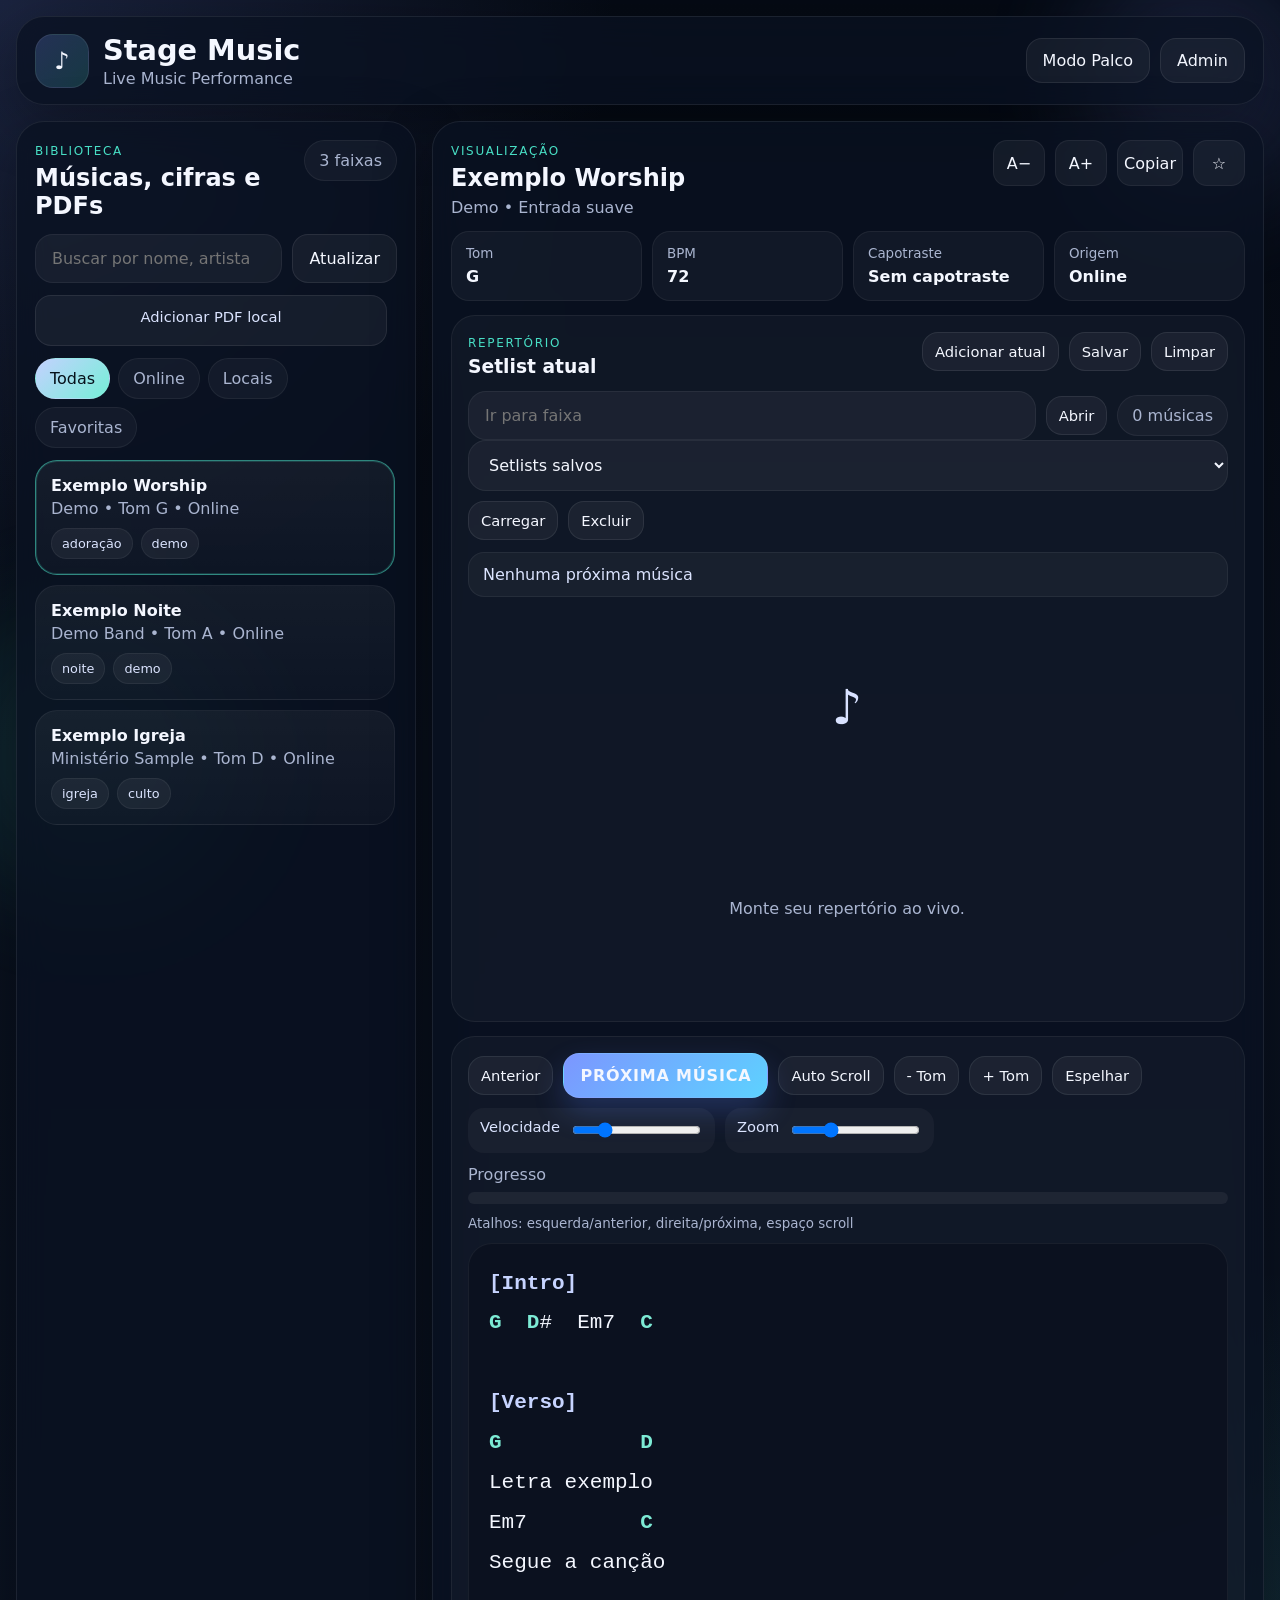
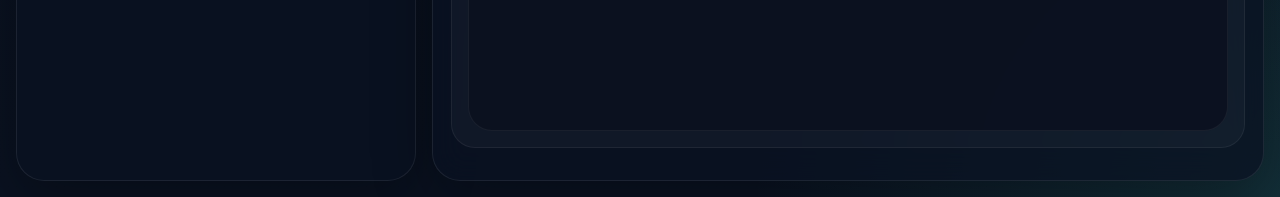
==== index.html @ 2f85a6f9 "Add files via upload" ====
<!DOCTYPE html>
<html lang="pt-BR">
<head>
  <meta charset="UTF-8">
  <meta name="viewport" content="width=device-width, initial-scale=1.0">
  <title>Stage Music - Live Music Performance</title>
  <meta name="theme-color" content="#08111f">
  <link rel="icon" href="assets/icons/favicon.svg" type="image/svg+xml">
  <link rel="stylesheet" href="css/style.css">
</head>
<body>
  <div class="app-shell">
    <div class="glow glow-a"></div>
    <div class="glow glow-b"></div>

    <header class="topbar glass">
      <div class="brand">
        <div class="brand-icon">♪</div>
        <div>
          <h1>Stage Music</h1>
          <p>Live Music Performance</p>
        </div>
      </div>

      <div class="top-actions">
        <button class="btn subtle" id="toggleStageMode" type="button">Modo Palco</button>
        <button class="btn subtle" id="installApp" type="button" style="display:none">Instalar</button>
        <a class="btn subtle" href="admin/admin.html">Admin</a>
      </div>
    </header>

    <main class="layout">
      <aside class="panel glass library-panel">
        <div class="section-head">
          <div>
            <span class="eyebrow">Biblioteca</span>
            <h2>Músicas, cifras e PDFs</h2>
          </div>
          <div class="pill" id="libraryCount">0 faixas</div>
        </div>

        <div class="search-row">
          <input id="searchInput" type="search" placeholder="Buscar por nome, artista, tom, tags...">
          <button class="btn subtle" id="refreshLibrary" type="button">Atualizar</button>
        </div>

        <div class="search-row">
          <label class="file-btn">
            <input id="pdfInput" type="file" accept="application/pdf" hidden>
            <span>Adicionar PDF local</span>
          </label>
        </div>

        <div class="chips">
          <button class="chip active" data-filter="all" type="button">Todas</button>
          <button class="chip" data-filter="online" type="button">Online</button>
          <button class="chip" data-filter="local" type="button">Locais</button>
          <button class="chip" data-filter="favorites" type="button">Favoritas</button>
        </div>

        <div class="library-list" id="libraryList"></div>
      </aside>

      <section class="panel glass viewer-panel">
        <div class="section-head viewer-head">
          <div>
            <span class="eyebrow">Visualização</span>
            <h2 id="viewerTitle">Selecione uma música</h2>
            <p id="viewerSubtitle">Abra uma música da biblioteca ou do repertório.</p>
          </div>
          <div class="viewer-actions">
            <button class="icon-btn" id="decreaseFont" type="button">A−</button>
            <button class="icon-btn" id="increaseFont" type="button">A+</button>
            <button class="icon-btn" id="copyText" type="button">Copiar</button>
            <button class="icon-btn" id="toggleFavorite" type="button">☆</button>
          </div>
        </div>

        <div class="meta-grid">
          <article class="meta-card"><span>Tom</span><strong id="metaKey">—</strong></article>
          <article class="meta-card"><span>BPM</span><strong id="metaBpm">—</strong></article>
          <article class="meta-card"><span>Capotraste</span><strong id="metaCapo">—</strong></article>
          <article class="meta-card"><span>Origem</span><strong id="metaSource">—</strong></article>
        </div>

        <section class="setlist-box">
          <div class="section-head">
            <div>
              <span class="eyebrow">Repertório</span>
              <h3 id="setlistTitle">Setlist atual</h3>
            </div>
            <div class="setlist-actions">
              <button class="btn subtle small" id="addToSetlist" type="button">Adicionar atual</button>
              <button class="btn subtle small" id="saveSetlist" type="button">Salvar</button>
              <button class="btn subtle small" id="clearSetlist" type="button">Limpar</button>
            </div>
          </div>

          <div class="setlist-tools">
            <div class="jump-wrap">
              <input id="jumpInput" type="number" min="1" placeholder="Ir para faixa">
            </div>
            <button class="btn subtle small" id="jumpButton" type="button">Abrir</button>
            <div class="pill" id="setlistCount">0 músicas</div>
          </div>

          <div class="saved-box">
            <select id="savedSetlistsSelect">
              <option value="">Setlists salvos</option>
            </select>
            <button class="btn subtle small" id="loadSavedSetlist" type="button">Carregar</button>
            <button class="btn subtle small" id="deleteSavedSetlist" type="button">Excluir</button>
          </div>

          <div class="next-song-card" id="nextSongCard">Nenhuma próxima música</div>
          <div class="setlist-list" id="setlistList"></div>
        </section>

        <section class="stage-box">
          <div class="stage-toolbar">
            <button class="btn subtle small" id="prevSong" type="button">Anterior</button>
            <button class="btn primary big" id="nextSong" type="button">PRÓXIMA MÚSICA</button>
            <button class="btn subtle small" id="startScroll" type="button">Auto Scroll</button>
            <button class="btn subtle small" id="transposeDown" type="button">- Tom</button>
            <button class="btn subtle small" id="transposeUp" type="button">+ Tom</button>
            <button class="btn subtle small" id="toggleMirror" type="button">Espelhar</button>
            <label class="range-control"><span>Velocidade</span><input id="scrollSpeed" type="range" min="1" max="10" value="3"></label>
            <label class="range-control"><span>Zoom</span><input id="fontRange" type="range" min="16" max="34" value="21"></label>
          </div>

          <div class="teleprompter-bar">
            <span>Progresso</span>
            <div class="progress-track"><div class="progress-fill" id="scrollProgress"></div></div>
          </div>

          <div class="pedal-hint">Atalhos: esquerda/anterior, direita/próxima, espaço scroll</div>
          <article class="viewer-card">
            <div class="viewer-content" id="viewerContent">
              <div class="empty-state">
                <div class="empty-icon">♫</div>
                <p>Biblioteca pronta. Abra uma música para tocar em modo palco.</p>
              </div>
            </div>
          </article>
        </section>
      </section>
    </main>
  </div>

  <script src="js/store.js"></script>
  <script src="js/app.js"></script>
</body>
</html>
---- css/style.css ----
:root{
  --bg:#08111f;
  --panel:rgba(10,18,34,.76);
  --panel-strong:rgba(11,18,32,.92);
  --stroke:rgba(255,255,255,.08);
  --text:#f4f7ff;
  --muted:#aab5d0;
  --brand:#7c96ff;
  --brand2:#48dfc5;
  --viewer-size:21px;
}
*{box-sizing:border-box}
html,body{margin:0;padding:0;min-height:100%}
body{
  font-family:Inter,system-ui,-apple-system,Segoe UI,Roboto,Arial,sans-serif;
  background:
    radial-gradient(circle at top left, rgba(124,150,255,.18), transparent 28%),
    radial-gradient(circle at bottom right, rgba(72,223,197,.14), transparent 24%),
    linear-gradient(180deg,#050a14 0%,#09101d 42%,#0a1221 100%);
  color:var(--text)
}
.app-shell{position:relative;min-height:100vh;padding:16px}
.glow{position:fixed;border-radius:999px;filter:blur(56px);pointer-events:none;opacity:.7}
.glow-a{top:-40px;right:-40px;width:240px;height:240px;background:rgba(124,150,255,.24)}
.glow-b{left:-60px;bottom:0;width:300px;height:300px;background:rgba(72,223,197,.16)}
.glass{background:var(--panel);border:1px solid var(--stroke);box-shadow:0 18px 60px rgba(0,0,0,.32);backdrop-filter:blur(16px);-webkit-backdrop-filter:blur(16px)}
.topbar{max-width:1460px;margin:0 auto 16px;border-radius:28px;padding:16px 18px;display:flex;justify-content:space-between;align-items:center;gap:14px}
.brand{display:flex;align-items:center;gap:14px}
.brand h1{margin:0;font-size:clamp(1.3rem,4vw,1.8rem)}
.brand p{margin:2px 0 0;color:var(--muted)}
.brand-icon{width:54px;height:54px;border-radius:18px;display:grid;place-items:center;font-size:24px;background:linear-gradient(135deg,rgba(124,150,255,.22),rgba(72,223,197,.18));border:1px solid rgba(255,255,255,.08)}
.top-actions,.setlist-actions,.viewer-actions,.setlist-tools,.stage-toolbar,.saved-box{display:flex;gap:10px;flex-wrap:wrap;align-items:center}
.layout{max-width:1460px;margin:0 auto;display:grid;grid-template-columns:1fr;gap:16px}
.panel{border-radius:28px;padding:18px}
.section-head{display:flex;justify-content:space-between;gap:12px;align-items:flex-start;margin-bottom:14px}
.eyebrow{display:inline-block;font-size:.75rem;letter-spacing:.14em;text-transform:uppercase;color:var(--brand2);margin-bottom:6px}
h2,h3{margin:0}
.viewer-head p{margin:.35rem 0 0;color:var(--muted)}
.pill{padding:10px 14px;border-radius:999px;background:rgba(255,255,255,.04);border:1px solid rgba(255,255,255,.06);color:var(--muted);white-space:nowrap}
.search-row{display:grid;gap:10px;margin-bottom:12px}
input,textarea,button,select{font:inherit}
input,textarea,select{
  width:100%;border:none;outline:none;color:var(--text);background:rgba(255,255,255,.05);
  border:1px solid rgba(255,255,255,.06);border-radius:18px;padding:14px 16px
}
select option{color:#000}
textarea{resize:vertical;min-height:200px;line-height:1.65}
.file-btn,.btn,.chip,.icon-btn{appearance:none;border:none;cursor:pointer;text-decoration:none;color:var(--text);transition:transform .18s ease,background .18s ease,border-color .18s ease}
.file-btn,.btn{display:inline-flex;align-items:center;justify-content:center;gap:8px;padding:12px 16px;border-radius:16px;border:1px solid rgba(255,255,255,.08)}
.btn.primary{background:linear-gradient(135deg,var(--brand),#5dd2ff);box-shadow:0 14px 30px rgba(91,126,255,.24)}
.btn.big{font-weight:800;letter-spacing:.05em}
.btn.subtle,.file-btn{background:rgba(255,255,255,.05)}
.btn.small{padding:10px 12px;font-size:.92rem}
.btn:hover,.chip:hover,.icon-btn:hover,.file-btn:hover{transform:translateY(-1px)}
.chips{display:flex;gap:8px;flex-wrap:wrap;margin-bottom:12px}
.chip{padding:10px 14px;border-radius:999px;background:rgba(255,255,255,.04);border:1px solid rgba(255,255,255,.06);color:var(--muted)}
.chip.active{background:linear-gradient(135deg,#c4d1ff,#75efd7);color:#06111b}
.library-list,.setlist-list{display:grid;gap:10px;max-height:calc(100vh - 330px);overflow:auto;padding-right:2px}
.song-item,.setlist-item{border:1px solid rgba(255,255,255,.06);border-radius:22px;padding:15px;background:linear-gradient(180deg,rgba(255,255,255,.05),rgba(255,255,255,.025));cursor:pointer}
.song-item.active,.setlist-item.active{border-color:rgba(72,223,197,.56);box-shadow:0 0 0 1px rgba(72,223,197,.18) inset}
.song-item h3,.setlist-item h4{margin:0 0 4px;font-size:1rem}
.song-item p,.setlist-item p{margin:0;color:var(--muted)}
.song-tags,.setlist-inline{display:flex;gap:8px;flex-wrap:wrap;margin-top:10px}
.tag,.mini-btn{padding:7px 10px;border-radius:999px;background:rgba(255,255,255,.05);border:1px solid rgba(255,255,255,.06);font-size:.8rem;color:#dbe4ff}
.icon-btn{min-width:52px;height:46px;border-radius:14px;background:rgba(255,255,255,.05);border:1px solid rgba(255,255,255,.06)}
.meta-grid{display:grid;grid-template-columns:repeat(2,1fr);gap:10px;margin-bottom:14px}
.meta-card{padding:14px;border-radius:18px;background:rgba(255,255,255,.04);border:1px solid rgba(255,255,255,.06)}
.meta-card span{display:block;color:var(--muted);font-size:.84rem;margin-bottom:6px}
.setlist-box,.stage-box{border-radius:24px;border:1px solid rgba(255,255,255,.06);background:rgba(255,255,255,.03);padding:16px;margin-bottom:14px}
.jump-wrap{min-width:140px;flex:1}
.next-song-card{margin:12px 0;padding:12px 14px;border-radius:16px;background:rgba(255,255,255,.04);border:1px solid rgba(255,255,255,.06);color:#dbe4ff}
.range-control{display:flex;align-items:center;gap:10px;padding:10px 12px;border-radius:16px;background:rgba(255,255,255,.04);color:var(--muted)}
.range-control input{padding:0;border:none;background:transparent}
.teleprompter-bar{display:grid;gap:8px;margin:12px 0;color:var(--muted)}
.progress-track{width:100%;height:12px;border-radius:999px;background:rgba(255,255,255,.06);overflow:hidden}
.progress-fill{width:0%;height:100%;background:linear-gradient(90deg,var(--brand),var(--brand2))}
.viewer-card{border-radius:24px;background:var(--panel-strong);border:1px solid rgba(255,255,255,.06);overflow:hidden;min-height:54vh}
.viewer-content{padding:20px;min-height:54vh;white-space:pre-wrap;font-family:"SFMono-Regular",Consolas,Monaco,monospace;font-size:var(--viewer-size);line-height:1.9}
.viewer-content .chord{color:#7debd5;font-weight:700}
.viewer-content .section{color:#c7d4ff;font-weight:700}
.empty-state{min-height:44vh;display:grid;place-items:center;text-align:center;color:var(--muted)}
.empty-icon{font-size:3rem;margin-bottom:8px;color:#d9e2ff}
.note-box{margin-top:14px;padding:14px 16px;border-radius:18px;background:rgba(255,255,255,.04);border:1px solid rgba(255,255,255,.06);color:var(--muted)}
code{background:rgba(255,255,255,.05);border-radius:8px;padding:2px 6px;color:#dbf8f1}
.form-grid{display:grid;grid-template-columns:1fr;gap:12px}
label span{display:block;margin-bottom:8px;color:#dbe4ff;font-size:.92rem}
label.full{grid-column:1/-1}
.stage-mode .library-panel,.stage-mode .setlist-box{display:none}
.stage-mode .layout{grid-template-columns:1fr}
.stage-mode .viewer-card{min-height:76vh;box-shadow:0 0 0 1px rgba(72,223,197,.18) inset,0 24px 80px rgba(0,0,0,.45)}
.stage-mode .viewer-content{min-height:76vh;font-size:calc(var(--viewer-size) + 8px);padding:28px}
@media (min-width: 960px){
  .layout{grid-template-columns:400px 1fr}
  .search-row{grid-template-columns:1fr auto}
  .meta-grid{grid-template-columns:repeat(4,1fr)}
  .admin-layout{grid-template-columns:minmax(0,1.2fr) minmax(320px,.8fr)}
  .form-grid{grid-template-columns:repeat(2,1fr)}
}
@media (max-width: 640px){
  .app-shell{padding:12px}
  .topbar,.panel,.setlist-box,.stage-box,.viewer-card{border-radius:22px}
  .section-head,.viewer-head{flex-direction:column}
  .library-list,.setlist-list{max-height:none}
}

.pedal-hint{font-size:.84rem;color:var(--muted);margin-bottom:12px}.viewer-content.mirrored{transform:scaleX(-1)}
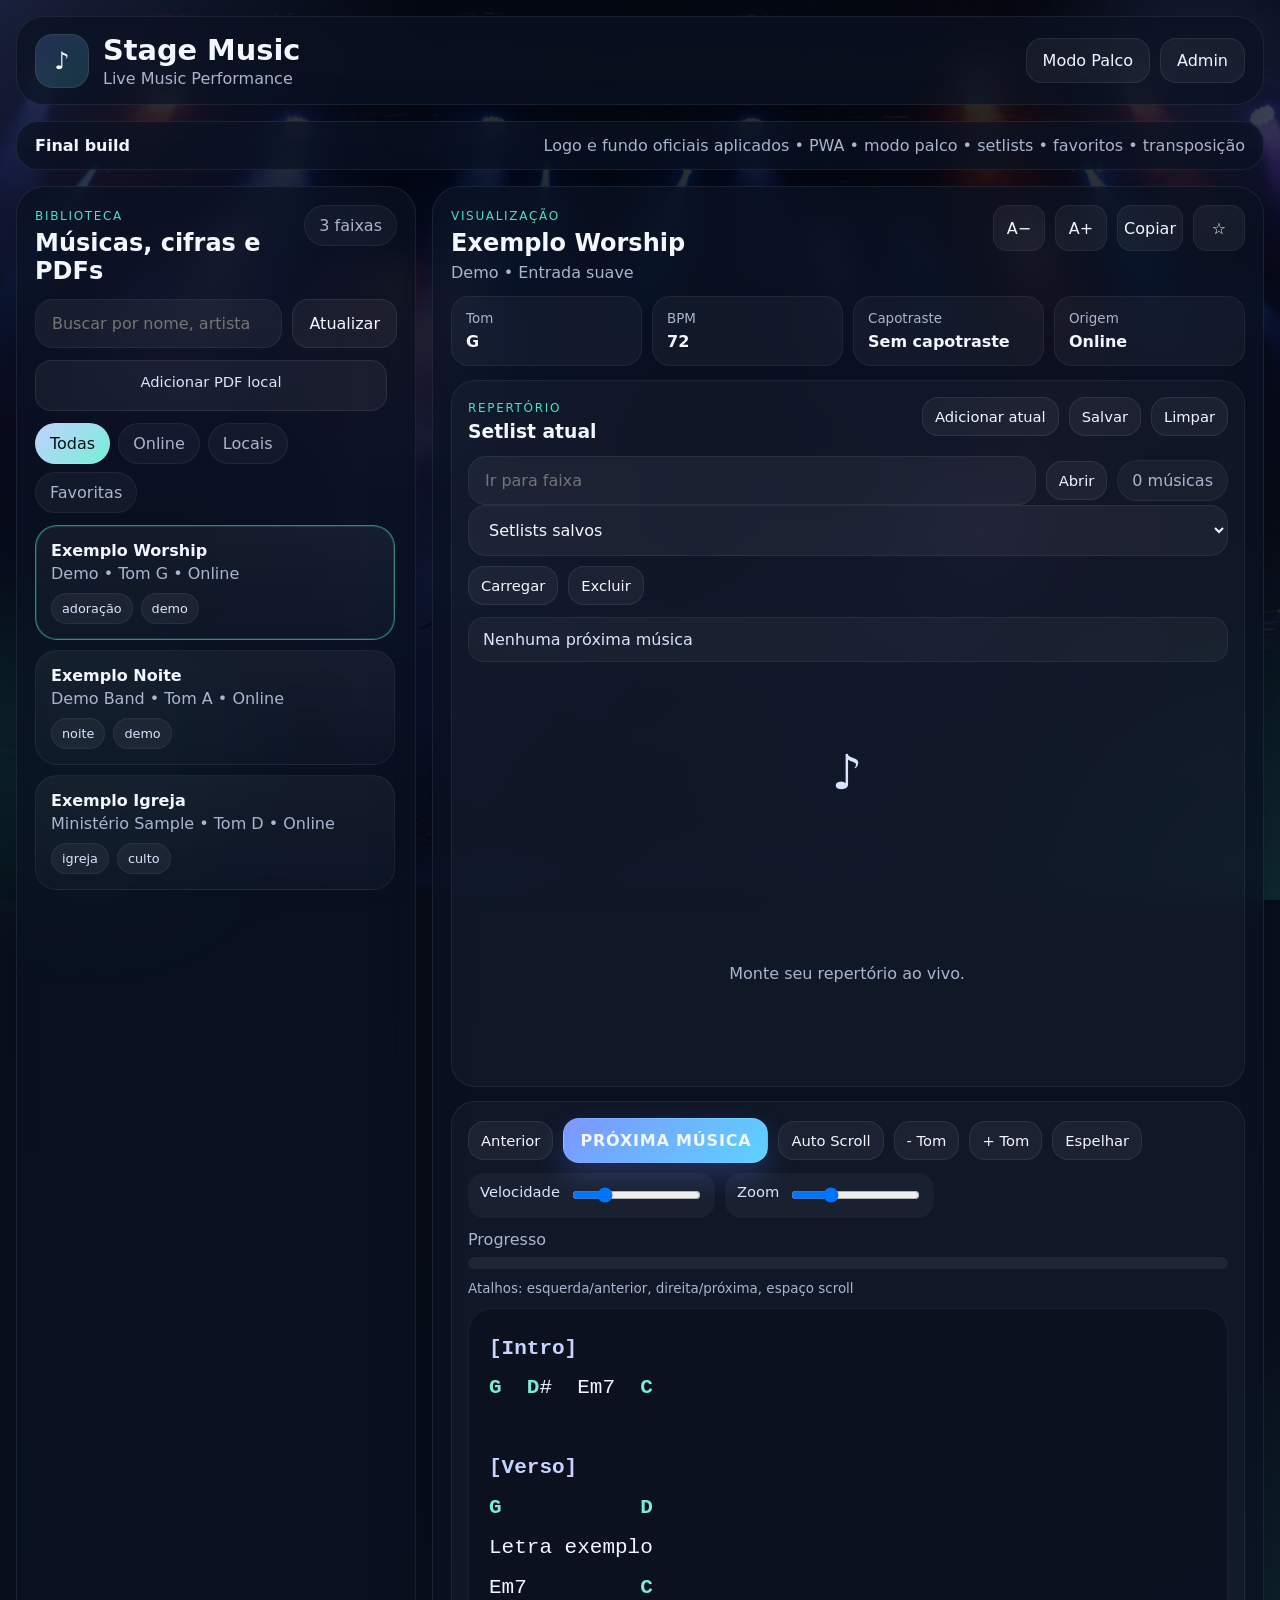
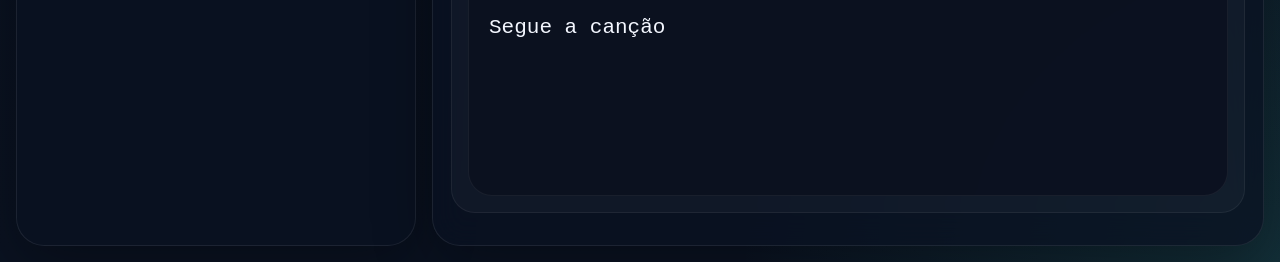
==== commit 9bd2bfbe: "Add files via upload" ====
--- a/index.html
+++ b/index.html
@@ -13,7 +13,7 @@
     <div class="glow glow-a"></div>
     <div class="glow glow-b"></div>
 
-    <header class="topbar glass">
+    <header class="topbar glass final-build">
       <div class="brand">
         <div class="brand-icon">♪</div>
         <div>
@@ -28,6 +28,8 @@
         <a class="btn subtle" href="admin/admin.html">Admin</a>
       </div>
     </header>
+
+    <div class="hero-note glass"><strong>Final build</strong><span>Logo e fundo oficiais aplicados • PWA • modo palco • setlists • favoritos • transposição</span></div>
 
     <main class="layout">
       <aside class="panel glass library-panel">
--- a/css/style.css
+++ b/css/style.css
@@ -1,4 +1,4 @@
-:root{
+body::before{content:"";position:fixed;inset:0;background:linear-gradient(180deg,rgba(5,10,20,.78),rgba(8,17,31,.84)),url("../assets/background-stage-music.png") center/cover no-repeat;z-index:-3}body::after{content:"";position:fixed;inset:0;background:radial-gradient(circle at top left,rgba(124,150,255,.18),transparent 28%),radial-gradient(circle at bottom right,rgba(72,223,197,.14),transparent 24%);z-index:-2} .brand-logo{width:72px;height:72px;object-fit:contain;border-radius:18px;box-shadow:0 18px 36px rgba(0,0,0,.24)} .hero-note{max-width:1460px;margin:0 auto 16px;padding:14px 18px;border-radius:22px;display:flex;justify-content:space-between;gap:14px;align-items:center;color:var(--muted)} .hero-note strong{color:var(--text)} .final-build{border-color:rgba(72,223,197,.24)} body{background:#08111f;} :root{
   --bg:#08111f;
   --panel:rgba(10,18,34,.76);
   --panel-strong:rgba(11,18,32,.92);
@@ -104,3 +104,6 @@
 }
 
 .pedal-hint{font-size:.84rem;color:var(--muted);margin-bottom:12px}.viewer-content.mirrored{transform:scaleX(-1)}
+
+.stage-mode body::before{}
+.stage-mode .viewer-card{background:rgba(6,10,18,.92)}
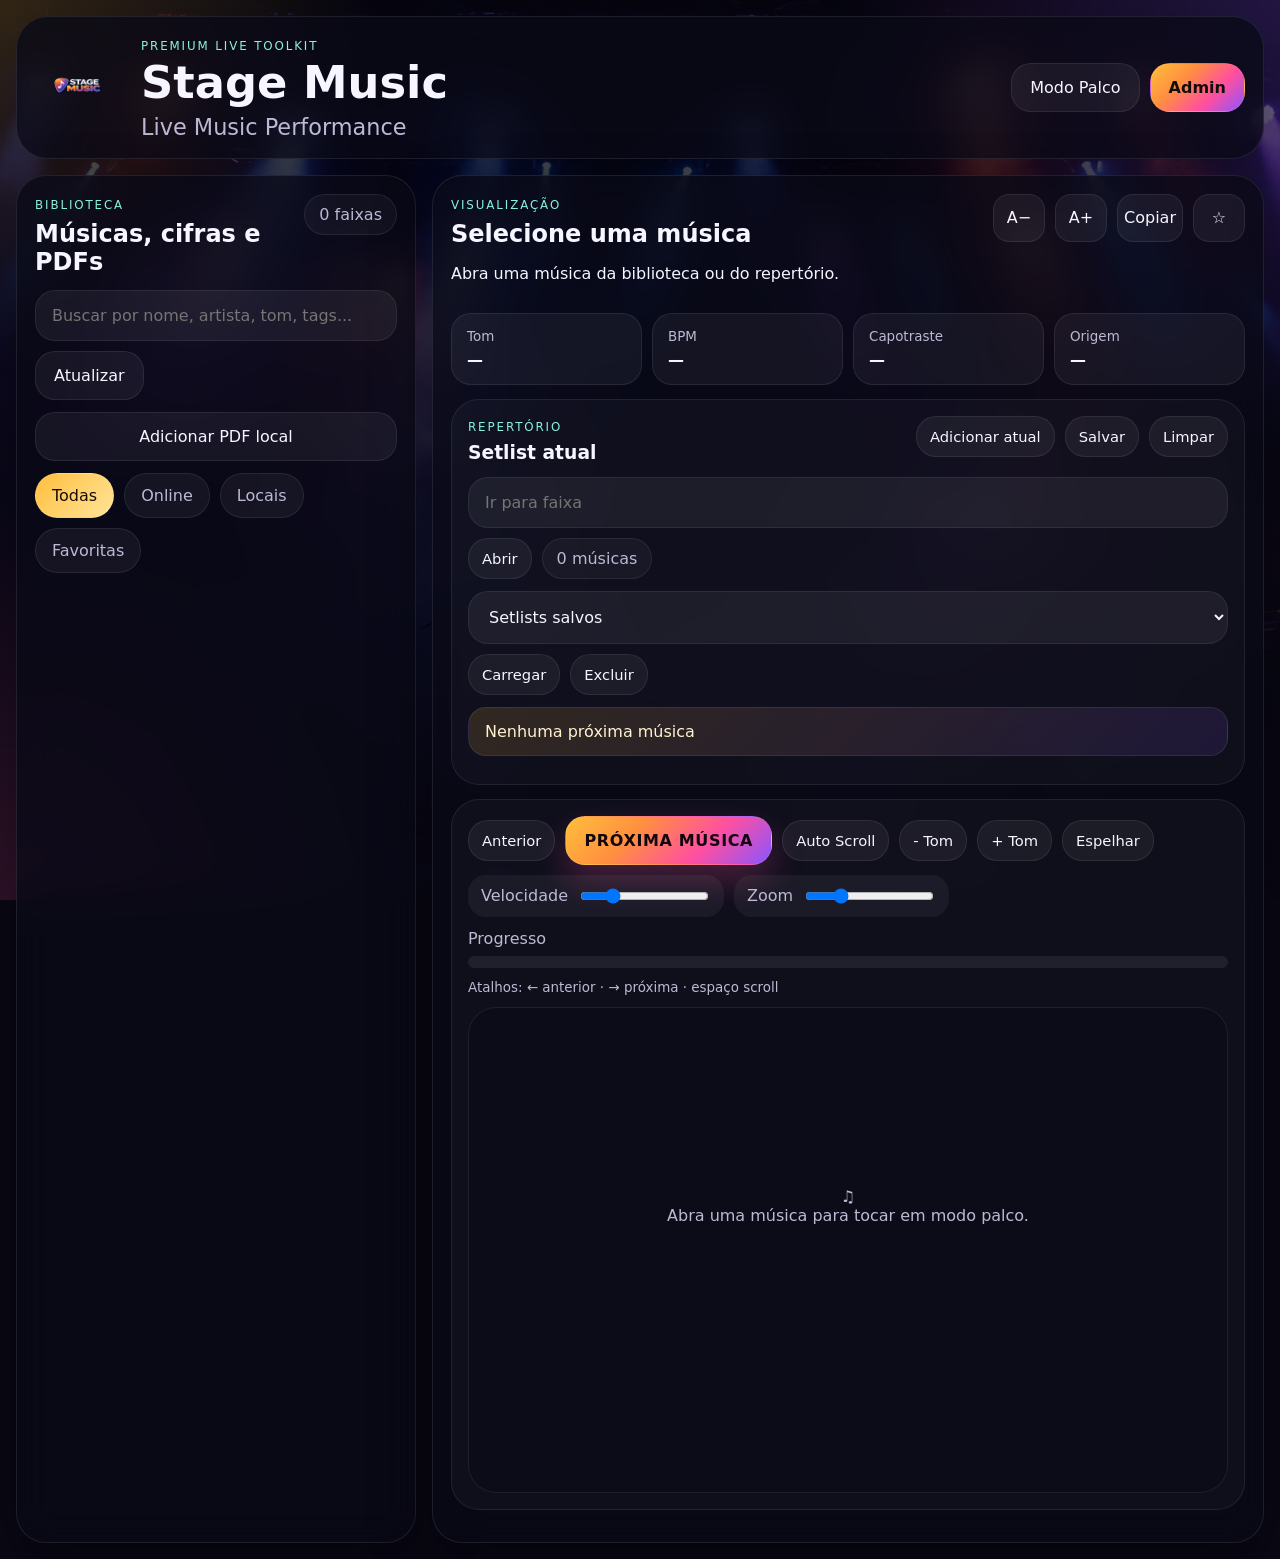
==== commit 3bbd48cd: "Add files via upload" ====
--- a/index.html
+++ b/index.html
@@ -1,155 +1,76 @@
 <!DOCTYPE html>
-<html lang="pt-BR">
-<head>
-  <meta charset="UTF-8">
-  <meta name="viewport" content="width=device-width, initial-scale=1.0">
-  <title>Stage Music - Live Music Performance</title>
-  <meta name="theme-color" content="#08111f">
-  <link rel="icon" href="assets/icons/favicon.svg" type="image/svg+xml">
-  <link rel="stylesheet" href="css/style.css">
-</head>
-<body>
-  <div class="app-shell">
-    <div class="glow glow-a"></div>
-    <div class="glow glow-b"></div>
+<html lang="pt-BR"><head>
+<meta charset="UTF-8"><meta name="viewport" content="width=device-width, initial-scale=1.0">
+<title>Stage Music - Live Music Performance</title>
+<link rel="manifest" href="site.webmanifest">
+<link rel="icon" href="assets/icons/favicon.svg" type="image/svg+xml">
+<link rel="stylesheet" href="css/style.css">
+</head><body>
+<div class="bg"></div><div class="overlay"></div>
+<div class="app">
+<header class="hero glass">
+  <div class="brand-box">
+    <img class="logo" src="assets/branding/logo-stage-music.png" alt="Stage Music logo">
+    <div><div class="eyebrow">Premium live toolkit</div><h1>Stage Music</h1><p>Live Music Performance</p></div>
+  </div>
+  <div class="actions">
+    <button class="btn ghost" id="toggleStage">Modo Palco</button>
+    <button class="btn ghost" id="installBtn" style="display:none">Instalar</button>
+    <a class="btn primary" href="admin/admin.html">Admin</a>
+  </div>
+</header>
 
-    <header class="topbar glass final-build">
-      <div class="brand">
-        <div class="brand-icon">♪</div>
-        <div>
-          <h1>Stage Music</h1>
-          <p>Live Music Performance</p>
-        </div>
+<main class="grid">
+  <aside class="card glass">
+    <div class="section-top"><div><div class="eyebrow">Biblioteca</div><h2>Músicas, cifras e PDFs</h2></div><div class="pill" id="songCount">0 faixas</div></div>
+    <div class="stack">
+      <div class="row"><input id="search" placeholder="Buscar por nome, artista, tom, tags..."><button class="btn soft" id="refreshBtn">Atualizar</button></div>
+      <label class="btn soft upload"><input id="pdfInput" type="file" accept="application/pdf" hidden>Adicionar PDF local</label>
+      <div class="tabs">
+        <button class="tab active" data-filter="all">Todas</button>
+        <button class="tab" data-filter="online">Online</button>
+        <button class="tab" data-filter="local">Locais</button>
+        <button class="tab" data-filter="favorites">Favoritas</button>
       </div>
+    </div>
+    <div id="library" class="list"></div>
+  </aside>
 
-      <div class="top-actions">
-        <button class="btn subtle" id="toggleStageMode" type="button">Modo Palco</button>
-        <button class="btn subtle" id="installApp" type="button" style="display:none">Instalar</button>
-        <a class="btn subtle" href="admin/admin.html">Admin</a>
+  <section class="card glass">
+    <div class="section-top"><div><div class="eyebrow">Visualização</div><h2 id="songTitle">Selecione uma música</h2><p id="songSubtitle">Abra uma música da biblioteca ou do repertório.</p></div><div class="actions"><button class="icon" id="fontMinus">A−</button><button class="icon" id="fontPlus">A+</button><button class="icon" id="copyBtn">Copiar</button><button class="icon" id="favBtn">☆</button></div></div>
+    <div class="meta">
+      <div class="meta-item"><span>Tom</span><strong id="metaKey">—</strong></div>
+      <div class="meta-item"><span>BPM</span><strong id="metaBpm">—</strong></div>
+      <div class="meta-item"><span>Capotraste</span><strong id="metaCapo">—</strong></div>
+      <div class="meta-item"><span>Origem</span><strong id="metaSource">—</strong></div>
+    </div>
+
+    <section class="subcard">
+      <div class="section-top"><div><div class="eyebrow">Repertório</div><h3 id="setlistTitle">Setlist atual</h3></div><div class="actions"><button class="btn soft small" id="addSetlist">Adicionar atual</button><button class="btn soft small" id="saveSetlist">Salvar</button><button class="btn soft small" id="clearSetlist">Limpar</button></div></div>
+      <div class="row"><input id="jumpInput" type="number" min="1" placeholder="Ir para faixa"><button class="btn soft small" id="jumpBtn">Abrir</button><div class="pill" id="setlistCount">0 músicas</div></div>
+      <div class="row" style="margin-top:12px"><select id="savedSelect"><option value="">Setlists salvos</option></select><button class="btn soft small" id="loadSetlist">Carregar</button><button class="btn soft small" id="deleteSetlist">Excluir</button></div>
+      <div class="next" id="nextSong">Nenhuma próxima música</div>
+      <div id="setlist" class="list smalllist"></div>
+    </section>
+
+    <section class="subcard">
+      <div class="actions toolbar">
+        <button class="btn soft small" id="prevBtn">Anterior</button>
+        <button class="btn next-btn" id="nextBtn">PRÓXIMA MÚSICA</button>
+        <button class="btn soft small" id="scrollBtn">Auto Scroll</button>
+        <button class="btn soft small" id="downTone">- Tom</button>
+        <button class="btn soft small" id="upTone">+ Tom</button>
+        <button class="btn soft small" id="mirrorBtn">Espelhar</button>
+        <label class="range">Velocidade <input id="speed" type="range" min="1" max="10" value="3"></label>
+        <label class="range">Zoom <input id="zoom" type="range" min="16" max="40" value="22"></label>
       </div>
-    </header>
-
-    <div class="hero-note glass"><strong>Final build</strong><span>Logo e fundo oficiais aplicados • PWA • modo palco • setlists • favoritos • transposição</span></div>
-
-    <main class="layout">
-      <aside class="panel glass library-panel">
-        <div class="section-head">
-          <div>
-            <span class="eyebrow">Biblioteca</span>
-            <h2>Músicas, cifras e PDFs</h2>
-          </div>
-          <div class="pill" id="libraryCount">0 faixas</div>
-        </div>
-
-        <div class="search-row">
-          <input id="searchInput" type="search" placeholder="Buscar por nome, artista, tom, tags...">
-          <button class="btn subtle" id="refreshLibrary" type="button">Atualizar</button>
-        </div>
-
-        <div class="search-row">
-          <label class="file-btn">
-            <input id="pdfInput" type="file" accept="application/pdf" hidden>
-            <span>Adicionar PDF local</span>
-          </label>
-        </div>
-
-        <div class="chips">
-          <button class="chip active" data-filter="all" type="button">Todas</button>
-          <button class="chip" data-filter="online" type="button">Online</button>
-          <button class="chip" data-filter="local" type="button">Locais</button>
-          <button class="chip" data-filter="favorites" type="button">Favoritas</button>
-        </div>
-
-        <div class="library-list" id="libraryList"></div>
-      </aside>
-
-      <section class="panel glass viewer-panel">
-        <div class="section-head viewer-head">
-          <div>
-            <span class="eyebrow">Visualização</span>
-            <h2 id="viewerTitle">Selecione uma música</h2>
-            <p id="viewerSubtitle">Abra uma música da biblioteca ou do repertório.</p>
-          </div>
-          <div class="viewer-actions">
-            <button class="icon-btn" id="decreaseFont" type="button">A−</button>
-            <button class="icon-btn" id="increaseFont" type="button">A+</button>
-            <button class="icon-btn" id="copyText" type="button">Copiar</button>
-            <button class="icon-btn" id="toggleFavorite" type="button">☆</button>
-          </div>
-        </div>
-
-        <div class="meta-grid">
-          <article class="meta-card"><span>Tom</span><strong id="metaKey">—</strong></article>
-          <article class="meta-card"><span>BPM</span><strong id="metaBpm">—</strong></article>
-          <article class="meta-card"><span>Capotraste</span><strong id="metaCapo">—</strong></article>
-          <article class="meta-card"><span>Origem</span><strong id="metaSource">—</strong></article>
-        </div>
-
-        <section class="setlist-box">
-          <div class="section-head">
-            <div>
-              <span class="eyebrow">Repertório</span>
-              <h3 id="setlistTitle">Setlist atual</h3>
-            </div>
-            <div class="setlist-actions">
-              <button class="btn subtle small" id="addToSetlist" type="button">Adicionar atual</button>
-              <button class="btn subtle small" id="saveSetlist" type="button">Salvar</button>
-              <button class="btn subtle small" id="clearSetlist" type="button">Limpar</button>
-            </div>
-          </div>
-
-          <div class="setlist-tools">
-            <div class="jump-wrap">
-              <input id="jumpInput" type="number" min="1" placeholder="Ir para faixa">
-            </div>
-            <button class="btn subtle small" id="jumpButton" type="button">Abrir</button>
-            <div class="pill" id="setlistCount">0 músicas</div>
-          </div>
-
-          <div class="saved-box">
-            <select id="savedSetlistsSelect">
-              <option value="">Setlists salvos</option>
-            </select>
-            <button class="btn subtle small" id="loadSavedSetlist" type="button">Carregar</button>
-            <button class="btn subtle small" id="deleteSavedSetlist" type="button">Excluir</button>
-          </div>
-
-          <div class="next-song-card" id="nextSongCard">Nenhuma próxima música</div>
-          <div class="setlist-list" id="setlistList"></div>
-        </section>
-
-        <section class="stage-box">
-          <div class="stage-toolbar">
-            <button class="btn subtle small" id="prevSong" type="button">Anterior</button>
-            <button class="btn primary big" id="nextSong" type="button">PRÓXIMA MÚSICA</button>
-            <button class="btn subtle small" id="startScroll" type="button">Auto Scroll</button>
-            <button class="btn subtle small" id="transposeDown" type="button">- Tom</button>
-            <button class="btn subtle small" id="transposeUp" type="button">+ Tom</button>
-            <button class="btn subtle small" id="toggleMirror" type="button">Espelhar</button>
-            <label class="range-control"><span>Velocidade</span><input id="scrollSpeed" type="range" min="1" max="10" value="3"></label>
-            <label class="range-control"><span>Zoom</span><input id="fontRange" type="range" min="16" max="34" value="21"></label>
-          </div>
-
-          <div class="teleprompter-bar">
-            <span>Progresso</span>
-            <div class="progress-track"><div class="progress-fill" id="scrollProgress"></div></div>
-          </div>
-
-          <div class="pedal-hint">Atalhos: esquerda/anterior, direita/próxima, espaço scroll</div>
-          <article class="viewer-card">
-            <div class="viewer-content" id="viewerContent">
-              <div class="empty-state">
-                <div class="empty-icon">♫</div>
-                <p>Biblioteca pronta. Abra uma música para tocar em modo palco.</p>
-              </div>
-            </div>
-          </article>
-        </section>
-      </section>
-    </main>
-  </div>
-
-  <script src="js/store.js"></script>
-  <script src="js/app.js"></script>
-</body>
-</html>
+      <div class="tele"><span>Progresso</span><div class="track"><div class="fill" id="progress"></div></div></div>
+      <div class="hint">Atalhos: ← anterior · → próxima · espaço scroll</div>
+      <div class="viewer" id="viewer"><div class="empty">♫<br>Abra uma música para tocar em modo palco.</div></div>
+    </section>
+  </section>
+</main>
+</div>
+<script src="js/store.js"></script>
+<script src="js/app.js"></script>
+</body></html>
--- a/css/style.css
+++ b/css/style.css
@@ -1,109 +1 @@
-body::before{content:"";position:fixed;inset:0;background:linear-gradient(180deg,rgba(5,10,20,.78),rgba(8,17,31,.84)),url("../assets/background-stage-music.png") center/cover no-repeat;z-index:-3}body::after{content:"";position:fixed;inset:0;background:radial-gradient(circle at top left,rgba(124,150,255,.18),transparent 28%),radial-gradient(circle at bottom right,rgba(72,223,197,.14),transparent 24%);z-index:-2} .brand-logo{width:72px;height:72px;object-fit:contain;border-radius:18px;box-shadow:0 18px 36px rgba(0,0,0,.24)} .hero-note{max-width:1460px;margin:0 auto 16px;padding:14px 18px;border-radius:22px;display:flex;justify-content:space-between;gap:14px;align-items:center;color:var(--muted)} .hero-note strong{color:var(--text)} .final-build{border-color:rgba(72,223,197,.24)} body{background:#08111f;} :root{
-  --bg:#08111f;
-  --panel:rgba(10,18,34,.76);
-  --panel-strong:rgba(11,18,32,.92);
-  --stroke:rgba(255,255,255,.08);
-  --text:#f4f7ff;
-  --muted:#aab5d0;
-  --brand:#7c96ff;
-  --brand2:#48dfc5;
-  --viewer-size:21px;
-}
-*{box-sizing:border-box}
-html,body{margin:0;padding:0;min-height:100%}
-body{
-  font-family:Inter,system-ui,-apple-system,Segoe UI,Roboto,Arial,sans-serif;
-  background:
-    radial-gradient(circle at top left, rgba(124,150,255,.18), transparent 28%),
-    radial-gradient(circle at bottom right, rgba(72,223,197,.14), transparent 24%),
-    linear-gradient(180deg,#050a14 0%,#09101d 42%,#0a1221 100%);
-  color:var(--text)
-}
-.app-shell{position:relative;min-height:100vh;padding:16px}
-.glow{position:fixed;border-radius:999px;filter:blur(56px);pointer-events:none;opacity:.7}
-.glow-a{top:-40px;right:-40px;width:240px;height:240px;background:rgba(124,150,255,.24)}
-.glow-b{left:-60px;bottom:0;width:300px;height:300px;background:rgba(72,223,197,.16)}
-.glass{background:var(--panel);border:1px solid var(--stroke);box-shadow:0 18px 60px rgba(0,0,0,.32);backdrop-filter:blur(16px);-webkit-backdrop-filter:blur(16px)}
-.topbar{max-width:1460px;margin:0 auto 16px;border-radius:28px;padding:16px 18px;display:flex;justify-content:space-between;align-items:center;gap:14px}
-.brand{display:flex;align-items:center;gap:14px}
-.brand h1{margin:0;font-size:clamp(1.3rem,4vw,1.8rem)}
-.brand p{margin:2px 0 0;color:var(--muted)}
-.brand-icon{width:54px;height:54px;border-radius:18px;display:grid;place-items:center;font-size:24px;background:linear-gradient(135deg,rgba(124,150,255,.22),rgba(72,223,197,.18));border:1px solid rgba(255,255,255,.08)}
-.top-actions,.setlist-actions,.viewer-actions,.setlist-tools,.stage-toolbar,.saved-box{display:flex;gap:10px;flex-wrap:wrap;align-items:center}
-.layout{max-width:1460px;margin:0 auto;display:grid;grid-template-columns:1fr;gap:16px}
-.panel{border-radius:28px;padding:18px}
-.section-head{display:flex;justify-content:space-between;gap:12px;align-items:flex-start;margin-bottom:14px}
-.eyebrow{display:inline-block;font-size:.75rem;letter-spacing:.14em;text-transform:uppercase;color:var(--brand2);margin-bottom:6px}
-h2,h3{margin:0}
-.viewer-head p{margin:.35rem 0 0;color:var(--muted)}
-.pill{padding:10px 14px;border-radius:999px;background:rgba(255,255,255,.04);border:1px solid rgba(255,255,255,.06);color:var(--muted);white-space:nowrap}
-.search-row{display:grid;gap:10px;margin-bottom:12px}
-input,textarea,button,select{font:inherit}
-input,textarea,select{
-  width:100%;border:none;outline:none;color:var(--text);background:rgba(255,255,255,.05);
-  border:1px solid rgba(255,255,255,.06);border-radius:18px;padding:14px 16px
-}
-select option{color:#000}
-textarea{resize:vertical;min-height:200px;line-height:1.65}
-.file-btn,.btn,.chip,.icon-btn{appearance:none;border:none;cursor:pointer;text-decoration:none;color:var(--text);transition:transform .18s ease,background .18s ease,border-color .18s ease}
-.file-btn,.btn{display:inline-flex;align-items:center;justify-content:center;gap:8px;padding:12px 16px;border-radius:16px;border:1px solid rgba(255,255,255,.08)}
-.btn.primary{background:linear-gradient(135deg,var(--brand),#5dd2ff);box-shadow:0 14px 30px rgba(91,126,255,.24)}
-.btn.big{font-weight:800;letter-spacing:.05em}
-.btn.subtle,.file-btn{background:rgba(255,255,255,.05)}
-.btn.small{padding:10px 12px;font-size:.92rem}
-.btn:hover,.chip:hover,.icon-btn:hover,.file-btn:hover{transform:translateY(-1px)}
-.chips{display:flex;gap:8px;flex-wrap:wrap;margin-bottom:12px}
-.chip{padding:10px 14px;border-radius:999px;background:rgba(255,255,255,.04);border:1px solid rgba(255,255,255,.06);color:var(--muted)}
-.chip.active{background:linear-gradient(135deg,#c4d1ff,#75efd7);color:#06111b}
-.library-list,.setlist-list{display:grid;gap:10px;max-height:calc(100vh - 330px);overflow:auto;padding-right:2px}
-.song-item,.setlist-item{border:1px solid rgba(255,255,255,.06);border-radius:22px;padding:15px;background:linear-gradient(180deg,rgba(255,255,255,.05),rgba(255,255,255,.025));cursor:pointer}
-.song-item.active,.setlist-item.active{border-color:rgba(72,223,197,.56);box-shadow:0 0 0 1px rgba(72,223,197,.18) inset}
-.song-item h3,.setlist-item h4{margin:0 0 4px;font-size:1rem}
-.song-item p,.setlist-item p{margin:0;color:var(--muted)}
-.song-tags,.setlist-inline{display:flex;gap:8px;flex-wrap:wrap;margin-top:10px}
-.tag,.mini-btn{padding:7px 10px;border-radius:999px;background:rgba(255,255,255,.05);border:1px solid rgba(255,255,255,.06);font-size:.8rem;color:#dbe4ff}
-.icon-btn{min-width:52px;height:46px;border-radius:14px;background:rgba(255,255,255,.05);border:1px solid rgba(255,255,255,.06)}
-.meta-grid{display:grid;grid-template-columns:repeat(2,1fr);gap:10px;margin-bottom:14px}
-.meta-card{padding:14px;border-radius:18px;background:rgba(255,255,255,.04);border:1px solid rgba(255,255,255,.06)}
-.meta-card span{display:block;color:var(--muted);font-size:.84rem;margin-bottom:6px}
-.setlist-box,.stage-box{border-radius:24px;border:1px solid rgba(255,255,255,.06);background:rgba(255,255,255,.03);padding:16px;margin-bottom:14px}
-.jump-wrap{min-width:140px;flex:1}
-.next-song-card{margin:12px 0;padding:12px 14px;border-radius:16px;background:rgba(255,255,255,.04);border:1px solid rgba(255,255,255,.06);color:#dbe4ff}
-.range-control{display:flex;align-items:center;gap:10px;padding:10px 12px;border-radius:16px;background:rgba(255,255,255,.04);color:var(--muted)}
-.range-control input{padding:0;border:none;background:transparent}
-.teleprompter-bar{display:grid;gap:8px;margin:12px 0;color:var(--muted)}
-.progress-track{width:100%;height:12px;border-radius:999px;background:rgba(255,255,255,.06);overflow:hidden}
-.progress-fill{width:0%;height:100%;background:linear-gradient(90deg,var(--brand),var(--brand2))}
-.viewer-card{border-radius:24px;background:var(--panel-strong);border:1px solid rgba(255,255,255,.06);overflow:hidden;min-height:54vh}
-.viewer-content{padding:20px;min-height:54vh;white-space:pre-wrap;font-family:"SFMono-Regular",Consolas,Monaco,monospace;font-size:var(--viewer-size);line-height:1.9}
-.viewer-content .chord{color:#7debd5;font-weight:700}
-.viewer-content .section{color:#c7d4ff;font-weight:700}
-.empty-state{min-height:44vh;display:grid;place-items:center;text-align:center;color:var(--muted)}
-.empty-icon{font-size:3rem;margin-bottom:8px;color:#d9e2ff}
-.note-box{margin-top:14px;padding:14px 16px;border-radius:18px;background:rgba(255,255,255,.04);border:1px solid rgba(255,255,255,.06);color:var(--muted)}
-code{background:rgba(255,255,255,.05);border-radius:8px;padding:2px 6px;color:#dbf8f1}
-.form-grid{display:grid;grid-template-columns:1fr;gap:12px}
-label span{display:block;margin-bottom:8px;color:#dbe4ff;font-size:.92rem}
-label.full{grid-column:1/-1}
-.stage-mode .library-panel,.stage-mode .setlist-box{display:none}
-.stage-mode .layout{grid-template-columns:1fr}
-.stage-mode .viewer-card{min-height:76vh;box-shadow:0 0 0 1px rgba(72,223,197,.18) inset,0 24px 80px rgba(0,0,0,.45)}
-.stage-mode .viewer-content{min-height:76vh;font-size:calc(var(--viewer-size) + 8px);padding:28px}
-@media (min-width: 960px){
-  .layout{grid-template-columns:400px 1fr}
-  .search-row{grid-template-columns:1fr auto}
-  .meta-grid{grid-template-columns:repeat(4,1fr)}
-  .admin-layout{grid-template-columns:minmax(0,1.2fr) minmax(320px,.8fr)}
-  .form-grid{grid-template-columns:repeat(2,1fr)}
-}
-@media (max-width: 640px){
-  .app-shell{padding:12px}
-  .topbar,.panel,.setlist-box,.stage-box,.viewer-card{border-radius:22px}
-  .section-head,.viewer-head{flex-direction:column}
-  .library-list,.setlist-list{max-height:none}
-}
-
-.pedal-hint{font-size:.84rem;color:var(--muted);margin-bottom:12px}.viewer-content.mirrored{transform:scaleX(-1)}
-
-.stage-mode body::before{}
-.stage-mode .viewer-card{background:rgba(6,10,18,.92)}
+:root{--panel:rgba(10,10,22,.78);--panel2:rgba(12,12,26,.92);--stroke:rgba(255,255,255,.09);--text:#f7f5ff;--muted:#bdb9d5;--gold:#ffbf3c;--orange:#ff8f3f;--rose:#ff4fa0;--violet:#8a56ff;--size:22px}*{box-sizing:border-box}html,body{margin:0;padding:0;min-height:100%}body{font-family:Inter,system-ui,-apple-system,Segoe UI,Roboto,Arial,sans-serif;color:var(--text);background:#090814}.bg{position:fixed;inset:0;background:linear-gradient(180deg,rgba(9,8,20,.5),rgba(9,8,20,.85)),url('../assets/branding/bg-stage-premium.png') center/cover no-repeat;z-index:-3}.overlay{position:fixed;inset:0;background:radial-gradient(circle at top left,rgba(255,191,60,.18),transparent 24%),radial-gradient(circle at top right,rgba(138,86,255,.22),transparent 28%),radial-gradient(circle at bottom left,rgba(255,79,160,.16),transparent 26%),linear-gradient(180deg,rgba(9,8,20,.18),rgba(9,8,20,.6));z-index:-2}.app{position:relative;min-height:100vh;padding:16px}.glass{background:var(--panel);border:1px solid var(--stroke);box-shadow:0 24px 60px rgba(0,0,0,.35);backdrop-filter:blur(18px)}.hero{max-width:1460px;margin:0 auto 16px;border-radius:32px;padding:18px;display:flex;justify-content:space-between;align-items:center;gap:16px}.brand-box{display:flex;align-items:center;gap:18px}.logo-wrap{width:104px;height:104px;border-radius:28px;background:linear-gradient(135deg,rgba(255,191,60,.18),rgba(138,86,255,.18));display:grid;place-items:center;border:1px solid rgba(255,255,255,.08)}.logo{max-width:88px;max-height:88px}.brand-fallback{width:72px;height:72px;border-radius:22px;display:grid;place-items:center;background:linear-gradient(135deg,var(--orange),var(--violet));font-size:32px}.eyebrow{display:inline-block;margin-bottom:8px;text-transform:uppercase;letter-spacing:.16em;font-size:.74rem;color:#88f3df}.hero h1{margin:0;font-size:clamp(1.9rem,5vw,2.8rem);line-height:1}.hero p{margin:8px 0 0;color:var(--muted);font-size:clamp(1.05rem,3vw,1.4rem)}.actions,.button-row,.row,.tabs,.tab-row,.song-tags,.set-actions,.toolbar{display:flex;gap:10px;flex-wrap:wrap;align-items:center}.main-grid,.grid{max-width:1460px;margin:0 auto;display:grid;grid-template-columns:1fr;gap:16px}.card{border-radius:30px;padding:18px}.section-top,.viewer-head,.box-head{display:flex;justify-content:space-between;gap:12px;align-items:flex-start;margin-bottom:14px}h2,h3{margin:0}.viewer-head p{margin:.35rem 0 0;color:var(--muted)}.counter-pill,.pill{padding:10px 14px;border-radius:999px;background:rgba(255,255,255,.04);border:1px solid rgba(255,255,255,.08);color:var(--muted);white-space:nowrap}.stack{display:grid;gap:12px;margin-bottom:12px}.search-group{display:grid;gap:10px}.tab{padding:12px 16px;border-radius:999px;color:var(--muted);background:rgba(255,255,255,.05);border:1px solid rgba(255,255,255,.08);cursor:pointer}.tab.active{color:#180d05;background:linear-gradient(135deg,var(--gold),#ffe49a)}input,textarea,select,button{font:inherit}input,textarea,select{width:100%;border:none;outline:none;color:var(--text);background:rgba(255,255,255,.06);border:1px solid rgba(255,255,255,.07);border-radius:20px;padding:15px 16px}select option{color:#000}.btn{display:inline-flex;align-items:center;justify-content:center;gap:8px;padding:14px 18px;border-radius:20px;border:1px solid rgba(255,255,255,.08);color:var(--text);background:rgba(255,255,255,.055);text-decoration:none;cursor:pointer}.btn:hover,.tab:hover,.icon:hover{transform:translateY(-1px)}.btn.primary{background:linear-gradient(135deg,var(--gold),var(--orange),var(--rose),var(--violet));color:#140d07;font-weight:800}.btn.next-btn,.next-btn{background:linear-gradient(135deg,var(--gold),var(--orange),var(--rose),var(--violet));color:#12070f;font-weight:900;letter-spacing:.04em;box-shadow:0 16px 34px rgba(255,79,160,.24)}.btn.soft,.ghost,.upload{background:rgba(255,255,255,.055)}.small{padding:11px 13px;font-size:.92rem}.list{display:grid;gap:12px;max-height:calc(100vh - 340px);overflow:auto;padding-right:2px}.item,.song-item,.setlist-item{border:1px solid rgba(255,255,255,.08);border-radius:24px;padding:16px;background:linear-gradient(180deg,rgba(255,255,255,.06),rgba(255,255,255,.028));cursor:pointer}.song-item.active,.setlist-item.active{border-color:rgba(255,191,60,.7);box-shadow:0 0 0 1px rgba(255,79,160,.16) inset}.song-item h3,.setlist-item h4{margin:0 0 5px;font-size:1.03rem}.song-item p,.setlist-item p{margin:0;color:var(--muted)}.tag,.mini-btn{padding:7px 10px;border-radius:999px;background:rgba(255,255,255,.06);border:1px solid rgba(255,255,255,.08);font-size:.8rem;color:#eee7ff}.icon-btn,.icon{min-width:52px;height:48px;border-radius:16px;background:rgba(255,255,255,.055);border:1px solid rgba(255,255,255,.08);color:var(--text);cursor:pointer}.meta{display:grid;grid-template-columns:repeat(2,1fr);gap:10px;margin-bottom:14px}.meta-grid{display:grid;grid-template-columns:repeat(2,1fr);gap:10px;margin-bottom:14px}.meta-item,.meta-card{padding:15px;border-radius:20px;background:rgba(255,255,255,.05);border:1px solid rgba(255,255,255,.08)}.meta-item span,.meta-card span{display:block;color:var(--muted);font-size:.84rem;margin-bottom:6px}.subcard,.setlist-box,.stage-box{border-radius:28px;border:1px solid rgba(255,255,255,.08);background:rgba(255,255,255,.03);padding:16px;margin-bottom:14px}.next,.next-song-card{margin:12px 0;padding:14px 16px;border-radius:18px;background:linear-gradient(135deg,rgba(255,191,60,.14),rgba(138,86,255,.12));border:1px solid rgba(255,255,255,.08);color:#fff2d0}.range,.range-control{display:flex;align-items:center;gap:10px;padding:11px 13px;border-radius:18px;background:rgba(255,255,255,.05);color:var(--muted)}.range input,.range-control input{padding:0;border:none;background:transparent}.tele,.teleprompter-bar{display:grid;gap:8px;margin:12px 0;color:var(--muted)}.track,.progress-track{width:100%;height:12px;border-radius:999px;background:rgba(255,255,255,.07);overflow:hidden}.fill,.progress-fill{width:0%;height:100%;background:linear-gradient(90deg,var(--gold),var(--orange),var(--rose),var(--violet))}.hint,.pedal-hint{font-size:.84rem;color:var(--muted);margin-bottom:12px}.viewer{border-radius:28px;background:var(--panel2);border:1px solid rgba(255,255,255,.08);overflow:hidden;min-height:54vh}.viewer-card{border-radius:28px;background:var(--panel2);border:1px solid rgba(255,255,255,.08);overflow:hidden;min-height:54vh}.viewer-content{padding:22px;min-height:54vh;white-space:pre-wrap;font-family:Consolas,Monaco,monospace;font-size:var(--size);line-height:1.9}.viewer-content .chord{color:#ffd466;font-weight:800}.viewer-content .section{color:#f39fff;font-weight:800}.viewer-content.mirrored{transform:scaleX(-1)}.empty,.empty-state{min-height:44vh;display:grid;place-items:center;text-align:center;color:var(--muted)}.note-box{margin-top:14px;padding:14px 16px;border-radius:18px;background:rgba(255,255,255,.04);border:1px solid rgba(255,255,255,.08);color:var(--muted)}.form-grid{display:grid;grid-template-columns:1fr;gap:12px}.full{grid-column:1/-1}.stage-mode .panel-library,.stage-mode .setlist-box{display:none}.stage-mode .main-grid{grid-template-columns:1fr}.stage-mode .viewer-card{min-height:76vh}.stage-mode .viewer-content{min-height:76vh;font-size:calc(var(--size) + 8px);padding:28px}@media (min-width:960px){.main-grid,.grid{grid-template-columns:400px 1fr}.search-group{grid-template-columns:1fr auto}.meta,.meta-grid{grid-template-columns:repeat(4,1fr)}.admin-grid{grid-template-columns:minmax(0,1.2fr) minmax(320px,.8fr)}.form-grid{grid-template-columns:repeat(2,1fr)}}@media (max-width:640px){.app{padding:12px}.hero,.card,.subcard,.viewer,.viewer-card{border-radius:24px}.hero,.panel-top,.viewer-head,.section-top,.box-head{flex-direction:column}.hero-left{align-items:flex-start}.logo-wrap{width:88px;height:88px}.logo{max-width:72px;max-height:72px}.list,.smalllist{max-height:none}}
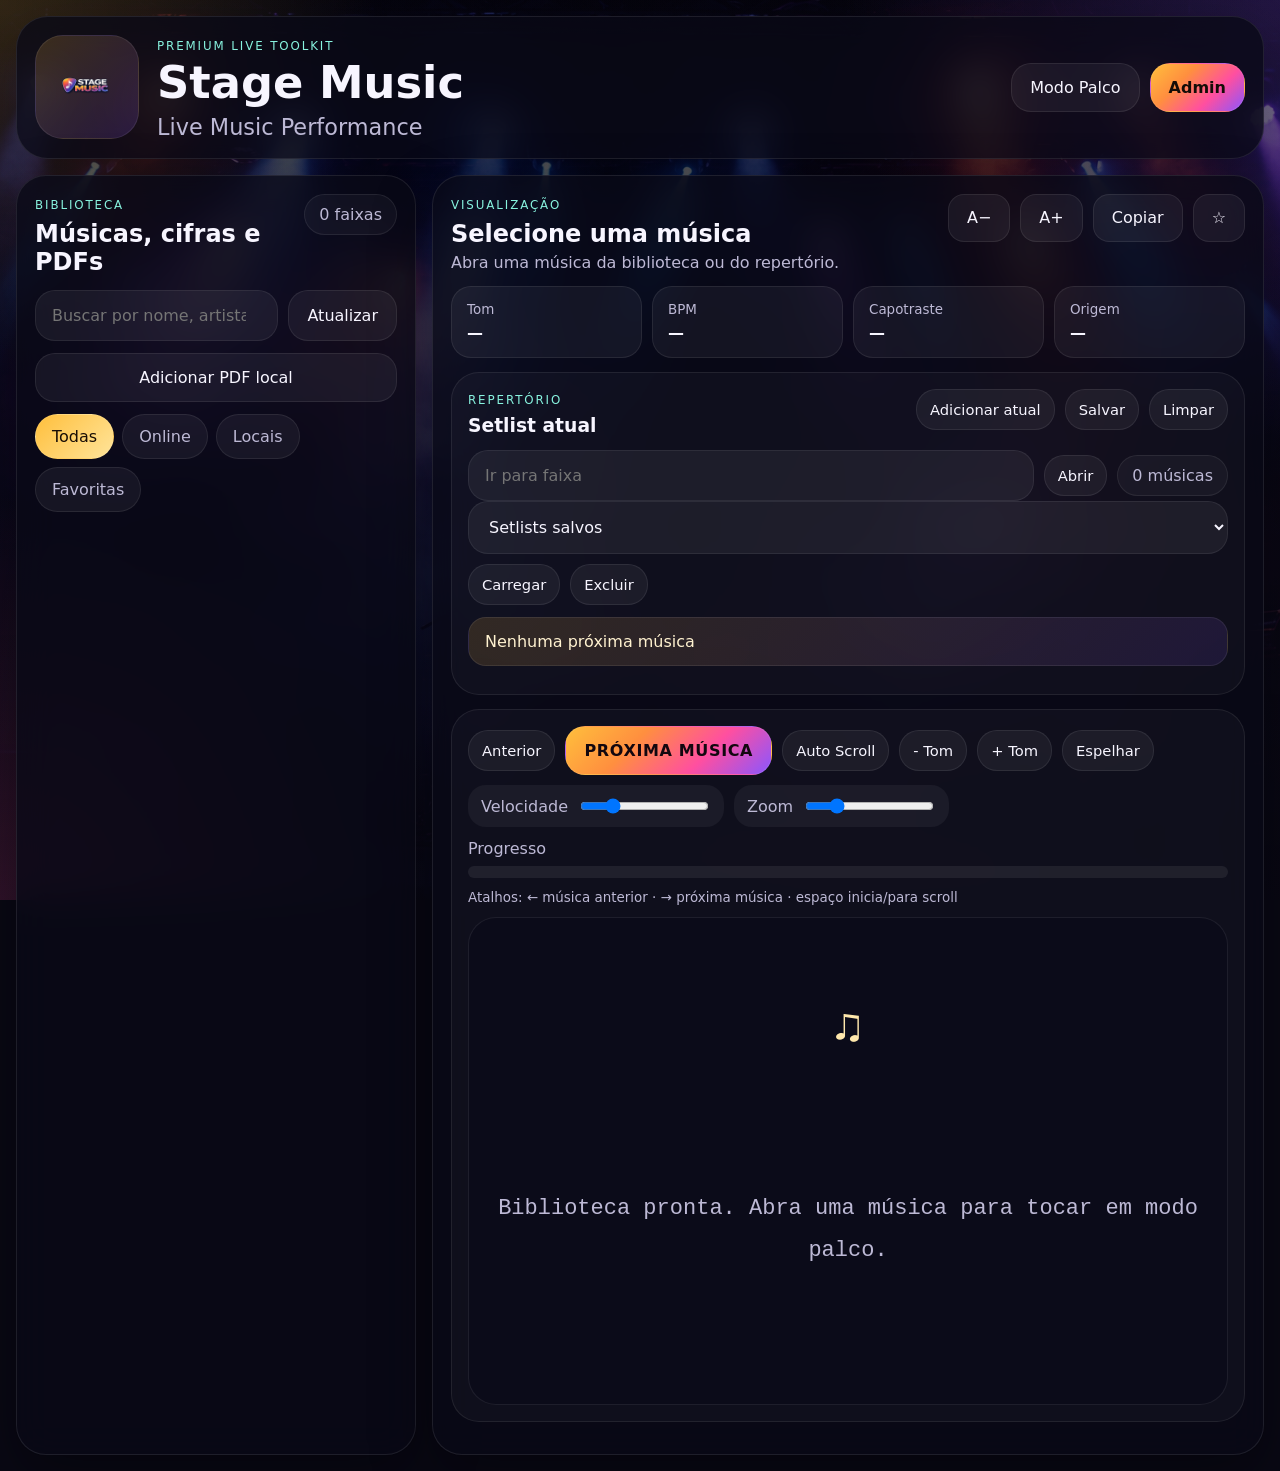
==== commit 67dd4c88: "Add files via upload" ====
--- a/index.html
+++ b/index.html
@@ -1,76 +1 @@
-<!DOCTYPE html>
-<html lang="pt-BR"><head>
-<meta charset="UTF-8"><meta name="viewport" content="width=device-width, initial-scale=1.0">
-<title>Stage Music - Live Music Performance</title>
-<link rel="manifest" href="site.webmanifest">
-<link rel="icon" href="assets/icons/favicon.svg" type="image/svg+xml">
-<link rel="stylesheet" href="css/style.css">
-</head><body>
-<div class="bg"></div><div class="overlay"></div>
-<div class="app">
-<header class="hero glass">
-  <div class="brand-box">
-    <img class="logo" src="assets/branding/logo-stage-music.png" alt="Stage Music logo">
-    <div><div class="eyebrow">Premium live toolkit</div><h1>Stage Music</h1><p>Live Music Performance</p></div>
-  </div>
-  <div class="actions">
-    <button class="btn ghost" id="toggleStage">Modo Palco</button>
-    <button class="btn ghost" id="installBtn" style="display:none">Instalar</button>
-    <a class="btn primary" href="admin/admin.html">Admin</a>
-  </div>
-</header>
-
-<main class="grid">
-  <aside class="card glass">
-    <div class="section-top"><div><div class="eyebrow">Biblioteca</div><h2>Músicas, cifras e PDFs</h2></div><div class="pill" id="songCount">0 faixas</div></div>
-    <div class="stack">
-      <div class="row"><input id="search" placeholder="Buscar por nome, artista, tom, tags..."><button class="btn soft" id="refreshBtn">Atualizar</button></div>
-      <label class="btn soft upload"><input id="pdfInput" type="file" accept="application/pdf" hidden>Adicionar PDF local</label>
-      <div class="tabs">
-        <button class="tab active" data-filter="all">Todas</button>
-        <button class="tab" data-filter="online">Online</button>
-        <button class="tab" data-filter="local">Locais</button>
-        <button class="tab" data-filter="favorites">Favoritas</button>
-      </div>
-    </div>
-    <div id="library" class="list"></div>
-  </aside>
-
-  <section class="card glass">
-    <div class="section-top"><div><div class="eyebrow">Visualização</div><h2 id="songTitle">Selecione uma música</h2><p id="songSubtitle">Abra uma música da biblioteca ou do repertório.</p></div><div class="actions"><button class="icon" id="fontMinus">A−</button><button class="icon" id="fontPlus">A+</button><button class="icon" id="copyBtn">Copiar</button><button class="icon" id="favBtn">☆</button></div></div>
-    <div class="meta">
-      <div class="meta-item"><span>Tom</span><strong id="metaKey">—</strong></div>
-      <div class="meta-item"><span>BPM</span><strong id="metaBpm">—</strong></div>
-      <div class="meta-item"><span>Capotraste</span><strong id="metaCapo">—</strong></div>
-      <div class="meta-item"><span>Origem</span><strong id="metaSource">—</strong></div>
-    </div>
-
-    <section class="subcard">
-      <div class="section-top"><div><div class="eyebrow">Repertório</div><h3 id="setlistTitle">Setlist atual</h3></div><div class="actions"><button class="btn soft small" id="addSetlist">Adicionar atual</button><button class="btn soft small" id="saveSetlist">Salvar</button><button class="btn soft small" id="clearSetlist">Limpar</button></div></div>
-      <div class="row"><input id="jumpInput" type="number" min="1" placeholder="Ir para faixa"><button class="btn soft small" id="jumpBtn">Abrir</button><div class="pill" id="setlistCount">0 músicas</div></div>
-      <div class="row" style="margin-top:12px"><select id="savedSelect"><option value="">Setlists salvos</option></select><button class="btn soft small" id="loadSetlist">Carregar</button><button class="btn soft small" id="deleteSetlist">Excluir</button></div>
-      <div class="next" id="nextSong">Nenhuma próxima música</div>
-      <div id="setlist" class="list smalllist"></div>
-    </section>
-
-    <section class="subcard">
-      <div class="actions toolbar">
-        <button class="btn soft small" id="prevBtn">Anterior</button>
-        <button class="btn next-btn" id="nextBtn">PRÓXIMA MÚSICA</button>
-        <button class="btn soft small" id="scrollBtn">Auto Scroll</button>
-        <button class="btn soft small" id="downTone">- Tom</button>
-        <button class="btn soft small" id="upTone">+ Tom</button>
-        <button class="btn soft small" id="mirrorBtn">Espelhar</button>
-        <label class="range">Velocidade <input id="speed" type="range" min="1" max="10" value="3"></label>
-        <label class="range">Zoom <input id="zoom" type="range" min="16" max="40" value="22"></label>
-      </div>
-      <div class="tele"><span>Progresso</span><div class="track"><div class="fill" id="progress"></div></div></div>
-      <div class="hint">Atalhos: ← anterior · → próxima · espaço scroll</div>
-      <div class="viewer" id="viewer"><div class="empty">♫<br>Abra uma música para tocar em modo palco.</div></div>
-    </section>
-  </section>
-</main>
-</div>
-<script src="js/store.js"></script>
-<script src="js/app.js"></script>
-</body></html>+<!DOCTYPE html><html lang='pt-BR'><head><meta charset='UTF-8'><meta name='viewport' content='width=device-width, initial-scale=1.0'><title>Stage Music - Live Music Performance</title><meta name='theme-color' content='#090814'><link rel='manifest' href='site.webmanifest'><link rel='icon' href='assets/icons/favicon.svg' type='image/svg+xml'><link rel='stylesheet' href='css/style.css'></head><body><div class='app-bg'></div><div class='app-overlay'></div><div class='app-shell'><header class='hero glass'><div class='hero-left'><div class='logo-wrap'><img src='assets/branding/logo-stage-music.png' alt='Stage Music' class='brand-logo' onerror="this.style.display='none';document.getElementById('brandFallback').style.display='grid';"><div class='brand-fallback' id='brandFallback' style='display:none;'>♪</div></div><div class='hero-copy'><span class='eyebrow'>Premium live toolkit</span><h1>Stage Music</h1><p>Live Music Performance</p></div></div><div class='hero-actions'><button class='btn btn-ghost' id='toggleStageMode'>Modo Palco</button><button class='btn btn-secondary' id='installApp' style='display:none'>Instalar</button><a class='btn btn-primary' href='admin/admin.html'>Admin</a></div></header><main class='main-grid'><aside class='panel panel-library glass'><div class='panel-top'><div><span class='eyebrow'>Biblioteca</span><h2>Músicas, cifras e PDFs</h2></div><div class='counter-pill' id='libraryCount'>0 faixas</div></div><div class='stack'><div class='search-group'><input id='searchInput' type='search' placeholder='Buscar por nome, artista, tom, tags...'><button class='btn btn-soft' id='refreshLibrary'>Atualizar</button></div><label class='btn btn-upload'><input id='pdfInput' type='file' accept='application/pdf' hidden><span>Adicionar PDF local</span></label><div class='tab-row'><button class='tab active' data-filter='all'>Todas</button><button class='tab' data-filter='online'>Online</button><button class='tab' data-filter='local'>Locais</button><button class='tab' data-filter='favorites'>Favoritas</button></div></div><div class='library-list' id='libraryList'></div></aside><section class='panel panel-viewer glass'><div class='viewer-head'><div><span class='eyebrow'>Visualização</span><h2 id='viewerTitle'>Selecione uma música</h2><p id='viewerSubtitle'>Abra uma música da biblioteca ou do repertório.</p></div><div class='viewer-actions'><button class='icon-btn' id='decreaseFont'>A−</button><button class='icon-btn' id='increaseFont'>A+</button><button class='icon-btn' id='copyText'>Copiar</button><button class='icon-btn' id='toggleFavorite'>☆</button></div></div><div class='meta-grid'><article class='meta-card'><span>Tom</span><strong id='metaKey'>—</strong></article><article class='meta-card'><span>BPM</span><strong id='metaBpm'>—</strong></article><article class='meta-card'><span>Capotraste</span><strong id='metaCapo'>—</strong></article><article class='meta-card'><span>Origem</span><strong id='metaSource'>—</strong></article></div><section class='setlist-box'><div class='box-head'><div><span class='eyebrow'>Repertório</span><h3 id='setlistTitle'>Setlist atual</h3></div><div class='button-row'><button class='btn btn-soft small' id='addToSetlist'>Adicionar atual</button><button class='btn btn-soft small' id='saveSetlist'>Salvar</button><button class='btn btn-soft small' id='clearSetlist'>Limpar</button></div></div><div class='setlist-tools'><div class='jump-wrap'><input id='jumpInput' type='number' min='1' placeholder='Ir para faixa'></div><button class='btn btn-soft small' id='jumpButton'>Abrir</button><div class='counter-pill' id='setlistCount'>0 músicas</div></div><div class='saved-row'><select id='savedSetlistsSelect'><option value=''>Setlists salvos</option></select><button class='btn btn-soft small' id='loadSavedSetlist'>Carregar</button><button class='btn btn-soft small' id='deleteSavedSetlist'>Excluir</button></div><div class='next-song-card' id='nextSongCard'>Nenhuma próxima música</div><div class='setlist-list' id='setlistList'></div></section><section class='stage-box'><div class='stage-toolbar'><button class='btn btn-soft small' id='prevSong'>Anterior</button><button class='btn btn-next' id='nextSong'>PRÓXIMA MÚSICA</button><button class='btn btn-soft small' id='startScroll'>Auto Scroll</button><button class='btn btn-soft small' id='transposeDown'>- Tom</button><button class='btn btn-soft small' id='transposeUp'>+ Tom</button><button class='btn btn-soft small' id='toggleMirror'>Espelhar</button><label class='range-control'>Velocidade <input id='scrollSpeed' type='range' min='1' max='10' value='3'></label><label class='range-control'>Zoom <input id='fontRange' type='range' min='16' max='40' value='21'></label></div><div class='teleprompter-bar'><span>Progresso</span><div class='progress-track'><div class='progress-fill' id='scrollProgress'></div></div></div><div class='pedal-hint'>Atalhos: ← música anterior · → próxima música · espaço inicia/para scroll</div><article class='viewer-card'><div class='viewer-content' id='viewerContent'><div class='empty-state'><div class='empty-icon'>♫</div><p>Biblioteca pronta. Abra uma música para tocar em modo palco.</p></div></div></article></section></section></main></div><script src='js/store.js'></script><script src='js/app.js'></script></body></html>
--- a/css/style.css
+++ b/css/style.css
@@ -1 +1 @@
-:root{--panel:rgba(10,10,22,.78);--panel2:rgba(12,12,26,.92);--stroke:rgba(255,255,255,.09);--text:#f7f5ff;--muted:#bdb9d5;--gold:#ffbf3c;--orange:#ff8f3f;--rose:#ff4fa0;--violet:#8a56ff;--size:22px}*{box-sizing:border-box}html,body{margin:0;padding:0;min-height:100%}body{font-family:Inter,system-ui,-apple-system,Segoe UI,Roboto,Arial,sans-serif;color:var(--text);background:#090814}.bg{position:fixed;inset:0;background:linear-gradient(180deg,rgba(9,8,20,.5),rgba(9,8,20,.85)),url('../assets/branding/bg-stage-premium.png') center/cover no-repeat;z-index:-3}.overlay{position:fixed;inset:0;background:radial-gradient(circle at top left,rgba(255,191,60,.18),transparent 24%),radial-gradient(circle at top right,rgba(138,86,255,.22),transparent 28%),radial-gradient(circle at bottom left,rgba(255,79,160,.16),transparent 26%),linear-gradient(180deg,rgba(9,8,20,.18),rgba(9,8,20,.6));z-index:-2}.app{position:relative;min-height:100vh;padding:16px}.glass{background:var(--panel);border:1px solid var(--stroke);box-shadow:0 24px 60px rgba(0,0,0,.35);backdrop-filter:blur(18px)}.hero{max-width:1460px;margin:0 auto 16px;border-radius:32px;padding:18px;display:flex;justify-content:space-between;align-items:center;gap:16px}.brand-box{display:flex;align-items:center;gap:18px}.logo-wrap{width:104px;height:104px;border-radius:28px;background:linear-gradient(135deg,rgba(255,191,60,.18),rgba(138,86,255,.18));display:grid;place-items:center;border:1px solid rgba(255,255,255,.08)}.logo{max-width:88px;max-height:88px}.brand-fallback{width:72px;height:72px;border-radius:22px;display:grid;place-items:center;background:linear-gradient(135deg,var(--orange),var(--violet));font-size:32px}.eyebrow{display:inline-block;margin-bottom:8px;text-transform:uppercase;letter-spacing:.16em;font-size:.74rem;color:#88f3df}.hero h1{margin:0;font-size:clamp(1.9rem,5vw,2.8rem);line-height:1}.hero p{margin:8px 0 0;color:var(--muted);font-size:clamp(1.05rem,3vw,1.4rem)}.actions,.button-row,.row,.tabs,.tab-row,.song-tags,.set-actions,.toolbar{display:flex;gap:10px;flex-wrap:wrap;align-items:center}.main-grid,.grid{max-width:1460px;margin:0 auto;display:grid;grid-template-columns:1fr;gap:16px}.card{border-radius:30px;padding:18px}.section-top,.viewer-head,.box-head{display:flex;justify-content:space-between;gap:12px;align-items:flex-start;margin-bottom:14px}h2,h3{margin:0}.viewer-head p{margin:.35rem 0 0;color:var(--muted)}.counter-pill,.pill{padding:10px 14px;border-radius:999px;background:rgba(255,255,255,.04);border:1px solid rgba(255,255,255,.08);color:var(--muted);white-space:nowrap}.stack{display:grid;gap:12px;margin-bottom:12px}.search-group{display:grid;gap:10px}.tab{padding:12px 16px;border-radius:999px;color:var(--muted);background:rgba(255,255,255,.05);border:1px solid rgba(255,255,255,.08);cursor:pointer}.tab.active{color:#180d05;background:linear-gradient(135deg,var(--gold),#ffe49a)}input,textarea,select,button{font:inherit}input,textarea,select{width:100%;border:none;outline:none;color:var(--text);background:rgba(255,255,255,.06);border:1px solid rgba(255,255,255,.07);border-radius:20px;padding:15px 16px}select option{color:#000}.btn{display:inline-flex;align-items:center;justify-content:center;gap:8px;padding:14px 18px;border-radius:20px;border:1px solid rgba(255,255,255,.08);color:var(--text);background:rgba(255,255,255,.055);text-decoration:none;cursor:pointer}.btn:hover,.tab:hover,.icon:hover{transform:translateY(-1px)}.btn.primary{background:linear-gradient(135deg,var(--gold),var(--orange),var(--rose),var(--violet));color:#140d07;font-weight:800}.btn.next-btn,.next-btn{background:linear-gradient(135deg,var(--gold),var(--orange),var(--rose),var(--violet));color:#12070f;font-weight:900;letter-spacing:.04em;box-shadow:0 16px 34px rgba(255,79,160,.24)}.btn.soft,.ghost,.upload{background:rgba(255,255,255,.055)}.small{padding:11px 13px;font-size:.92rem}.list{display:grid;gap:12px;max-height:calc(100vh - 340px);overflow:auto;padding-right:2px}.item,.song-item,.setlist-item{border:1px solid rgba(255,255,255,.08);border-radius:24px;padding:16px;background:linear-gradient(180deg,rgba(255,255,255,.06),rgba(255,255,255,.028));cursor:pointer}.song-item.active,.setlist-item.active{border-color:rgba(255,191,60,.7);box-shadow:0 0 0 1px rgba(255,79,160,.16) inset}.song-item h3,.setlist-item h4{margin:0 0 5px;font-size:1.03rem}.song-item p,.setlist-item p{margin:0;color:var(--muted)}.tag,.mini-btn{padding:7px 10px;border-radius:999px;background:rgba(255,255,255,.06);border:1px solid rgba(255,255,255,.08);font-size:.8rem;color:#eee7ff}.icon-btn,.icon{min-width:52px;height:48px;border-radius:16px;background:rgba(255,255,255,.055);border:1px solid rgba(255,255,255,.08);color:var(--text);cursor:pointer}.meta{display:grid;grid-template-columns:repeat(2,1fr);gap:10px;margin-bottom:14px}.meta-grid{display:grid;grid-template-columns:repeat(2,1fr);gap:10px;margin-bottom:14px}.meta-item,.meta-card{padding:15px;border-radius:20px;background:rgba(255,255,255,.05);border:1px solid rgba(255,255,255,.08)}.meta-item span,.meta-card span{display:block;color:var(--muted);font-size:.84rem;margin-bottom:6px}.subcard,.setlist-box,.stage-box{border-radius:28px;border:1px solid rgba(255,255,255,.08);background:rgba(255,255,255,.03);padding:16px;margin-bottom:14px}.next,.next-song-card{margin:12px 0;padding:14px 16px;border-radius:18px;background:linear-gradient(135deg,rgba(255,191,60,.14),rgba(138,86,255,.12));border:1px solid rgba(255,255,255,.08);color:#fff2d0}.range,.range-control{display:flex;align-items:center;gap:10px;padding:11px 13px;border-radius:18px;background:rgba(255,255,255,.05);color:var(--muted)}.range input,.range-control input{padding:0;border:none;background:transparent}.tele,.teleprompter-bar{display:grid;gap:8px;margin:12px 0;color:var(--muted)}.track,.progress-track{width:100%;height:12px;border-radius:999px;background:rgba(255,255,255,.07);overflow:hidden}.fill,.progress-fill{width:0%;height:100%;background:linear-gradient(90deg,var(--gold),var(--orange),var(--rose),var(--violet))}.hint,.pedal-hint{font-size:.84rem;color:var(--muted);margin-bottom:12px}.viewer{border-radius:28px;background:var(--panel2);border:1px solid rgba(255,255,255,.08);overflow:hidden;min-height:54vh}.viewer-card{border-radius:28px;background:var(--panel2);border:1px solid rgba(255,255,255,.08);overflow:hidden;min-height:54vh}.viewer-content{padding:22px;min-height:54vh;white-space:pre-wrap;font-family:Consolas,Monaco,monospace;font-size:var(--size);line-height:1.9}.viewer-content .chord{color:#ffd466;font-weight:800}.viewer-content .section{color:#f39fff;font-weight:800}.viewer-content.mirrored{transform:scaleX(-1)}.empty,.empty-state{min-height:44vh;display:grid;place-items:center;text-align:center;color:var(--muted)}.note-box{margin-top:14px;padding:14px 16px;border-radius:18px;background:rgba(255,255,255,.04);border:1px solid rgba(255,255,255,.08);color:var(--muted)}.form-grid{display:grid;grid-template-columns:1fr;gap:12px}.full{grid-column:1/-1}.stage-mode .panel-library,.stage-mode .setlist-box{display:none}.stage-mode .main-grid{grid-template-columns:1fr}.stage-mode .viewer-card{min-height:76vh}.stage-mode .viewer-content{min-height:76vh;font-size:calc(var(--size) + 8px);padding:28px}@media (min-width:960px){.main-grid,.grid{grid-template-columns:400px 1fr}.search-group{grid-template-columns:1fr auto}.meta,.meta-grid{grid-template-columns:repeat(4,1fr)}.admin-grid{grid-template-columns:minmax(0,1.2fr) minmax(320px,.8fr)}.form-grid{grid-template-columns:repeat(2,1fr)}}@media (max-width:640px){.app{padding:12px}.hero,.card,.subcard,.viewer,.viewer-card{border-radius:24px}.hero,.panel-top,.viewer-head,.section-top,.box-head{flex-direction:column}.hero-left{align-items:flex-start}.logo-wrap{width:88px;height:88px}.logo{max-width:72px;max-height:72px}.list,.smalllist{max-height:none}}+:root{--panel:rgba(10,10,22,.78);--panel2:rgba(12,12,26,.9);--stroke:rgba(255,255,255,.09);--text:#f7f5ff;--muted:#bdb9d5;--gold:#ffbf3c;--orange:#ff8f3f;--rose:#ff4fa0;--violet:#8a56ff;--size:22px}*{box-sizing:border-box}html,body{margin:0;padding:0;min-height:100%}body{font-family:Inter,system-ui,-apple-system,Segoe UI,Roboto,Arial,sans-serif;color:var(--text);background:#090814}.app-bg{position:fixed;inset:0;background:linear-gradient(180deg,rgba(9,8,20,.40),rgba(9,8,20,.86)),url('../assets/branding/bg-stage-premium.png') center/cover no-repeat;z-index:-3}.app-overlay{position:fixed;inset:0;background:radial-gradient(circle at top left,rgba(255,191,60,.18),transparent 24%),radial-gradient(circle at top right,rgba(138,86,255,.22),transparent 28%),radial-gradient(circle at bottom left,rgba(255,79,160,.16),transparent 26%),linear-gradient(180deg,rgba(9,8,20,.18),rgba(9,8,20,.6));z-index:-2}.app-shell{position:relative;min-height:100vh;padding:16px}.glass{background:var(--panel);border:1px solid var(--stroke);box-shadow:0 24px 60px rgba(0,0,0,.35);backdrop-filter:blur(18px)}.hero{max-width:1460px;margin:0 auto 16px;border-radius:32px;padding:18px;display:flex;align-items:center;justify-content:space-between;gap:16px}.hero-left{display:flex;align-items:center;gap:18px}.logo-wrap{width:104px;height:104px;border-radius:28px;background:linear-gradient(135deg,rgba(255,191,60,.18),rgba(138,86,255,.18));border:1px solid rgba(255,255,255,.08);display:grid;place-items:center;overflow:hidden}.brand-logo{max-width:88px;max-height:88px;display:block}.brand-fallback{width:72px;height:72px;border-radius:22px;display:grid;place-items:center;font-size:32px;background:linear-gradient(135deg,var(--orange),var(--violet))}.hero-copy h1{margin:0;font-size:clamp(1.9rem,5vw,2.8rem);line-height:1}.hero-copy p{margin:8px 0 0;color:var(--muted);font-size:clamp(1.05rem,3vw,1.4rem)}.eyebrow{display:inline-block;margin-bottom:8px;text-transform:uppercase;letter-spacing:.16em;font-size:.74rem;color:#88f3df}.hero-actions,.viewer-actions,.button-row,.setlist-tools,.saved-row,.stage-toolbar{display:flex;gap:10px;flex-wrap:wrap;align-items:center}.main-grid{max-width:1460px;margin:0 auto;display:grid;grid-template-columns:1fr;gap:16px}.panel{border-radius:30px;padding:18px}.panel-top,.viewer-head,.section-head,.box-head{display:flex;justify-content:space-between;gap:12px;align-items:flex-start;margin-bottom:14px}h2,h3{margin:0}.viewer-head p{margin:.35rem 0 0;color:var(--muted)}.counter-pill{padding:10px 14px;border-radius:999px;background:rgba(255,255,255,.04);border:1px solid rgba(255,255,255,.08);color:var(--muted);white-space:nowrap}.stack{display:grid;gap:12px;margin-bottom:12px}.search-group{display:grid;gap:10px}input,textarea,button,select{font:inherit}input,textarea,select{width:100%;border:none;outline:none;color:var(--text);background:rgba(255,255,255,.06);border:1px solid rgba(255,255,255,.07);border-radius:20px;padding:15px 16px}select option{color:#000}.btn,.tab,.icon-btn{display:inline-flex;align-items:center;justify-content:center;gap:8px;padding:14px 18px;border-radius:20px;border:1px solid rgba(255,255,255,.08);color:var(--text);background:rgba(255,255,255,.055);cursor:pointer;text-decoration:none}.btn-primary{background:linear-gradient(135deg,var(--gold),var(--orange),var(--rose),var(--violet));color:#140d07;font-weight:800}.btn-secondary{background:linear-gradient(135deg,rgba(255,191,60,.16),rgba(255,79,160,.12))}.btn-next{background:linear-gradient(135deg,var(--gold),var(--orange),var(--rose),var(--violet));color:#12070f;font-weight:900;letter-spacing:.04em}.btn-soft,.btn-upload,.btn-ghost{background:rgba(255,255,255,.055)}.small{padding:11px 13px;font-size:.92rem}.tab-row{display:flex;gap:8px;flex-wrap:wrap}.tab{padding:12px 16px;border-radius:999px;color:var(--muted)}.tab.active{color:#180d05;background:linear-gradient(135deg,var(--gold),#ffe49a)}.library-list,.setlist-list{display:grid;gap:12px;max-height:calc(100vh - 340px);overflow:auto}.song-item,.setlist-item{border:1px solid rgba(255,255,255,.08);border-radius:24px;padding:16px;background:linear-gradient(180deg,rgba(255,255,255,.06),rgba(255,255,255,.028));cursor:pointer}.song-item.active,.setlist-item.active{border-color:rgba(255,191,60,.7);box-shadow:0 0 0 1px rgba(255,79,160,.16) inset}.song-item h3,.setlist-item h4{margin:0 0 5px;font-size:1.03rem}.song-item p,.setlist-item p{margin:0;color:var(--muted)}.song-tags,.setlist-inline{display:flex;gap:8px;flex-wrap:wrap;margin-top:11px}.tag,.mini-btn{padding:7px 10px;border-radius:999px;background:rgba(255,255,255,.06);border:1px solid rgba(255,255,255,.08);font-size:.8rem;color:#eee7ff}.icon-btn{min-width:52px;height:48px;border-radius:16px}.meta-grid{display:grid;grid-template-columns:repeat(2,1fr);gap:10px;margin-bottom:14px}.meta-card{padding:15px;border-radius:20px;background:rgba(255,255,255,.05);border:1px solid rgba(255,255,255,.08)}.meta-card span{display:block;color:var(--muted);font-size:.84rem;margin-bottom:6px}.setlist-box,.stage-box{border-radius:28px;border:1px solid rgba(255,255,255,.08);background:rgba(255,255,255,.03);padding:16px;margin-bottom:14px}.jump-wrap{min-width:140px;flex:1}.next-song-card{margin:12px 0;padding:14px 16px;border-radius:18px;background:linear-gradient(135deg,rgba(255,191,60,.14),rgba(138,86,255,.12));border:1px solid rgba(255,255,255,.08);color:#fff2d0}.range-control{display:flex;align-items:center;gap:10px;padding:11px 13px;border-radius:18px;background:rgba(255,255,255,.05);color:var(--muted)}.range-control input{padding:0;border:none;background:transparent}.teleprompter-bar{display:grid;gap:8px;margin:12px 0;color:var(--muted)}.progress-track{width:100%;height:12px;border-radius:999px;background:rgba(255,255,255,.07);overflow:hidden}.progress-fill{width:0%;height:100%;background:linear-gradient(90deg,var(--gold),var(--orange),var(--rose),var(--violet))}.pedal-hint{font-size:.84rem;color:var(--muted);margin-bottom:12px}.viewer-card{border-radius:28px;background:var(--panel2);border:1px solid rgba(255,255,255,.08);overflow:hidden;min-height:54vh}.viewer-content{padding:22px;min-height:54vh;white-space:pre-wrap;font-family:Consolas,Monaco,monospace;font-size:var(--size);line-height:1.9}.viewer-content .chord{color:#ffd466;font-weight:800}.viewer-content .section{color:#f39fff;font-weight:800}.viewer-content.mirrored{transform:scaleX(-1)}.empty-state{min-height:44vh;display:grid;place-items:center;text-align:center;color:var(--muted)}.empty-icon{font-size:3rem;margin-bottom:8px;color:#ffe8ac}.form-grid{display:grid;grid-template-columns:1fr;gap:12px}.full{grid-column:1/-1}.stage-mode .panel-library,.stage-mode .setlist-box{display:none}.stage-mode .main-grid{grid-template-columns:1fr}.stage-mode .viewer-card{min-height:76vh}.stage-mode .viewer-content{min-height:76vh;font-size:calc(var(--size) + 8px);padding:28px}@media (min-width:960px){.main-grid{grid-template-columns:400px 1fr}.search-group{grid-template-columns:1fr auto}.meta-grid{grid-template-columns:repeat(4,1fr)}.admin-layout{grid-template-columns:minmax(0,1.2fr) minmax(320px,.8fr)}.form-grid{grid-template-columns:repeat(2,1fr)}}
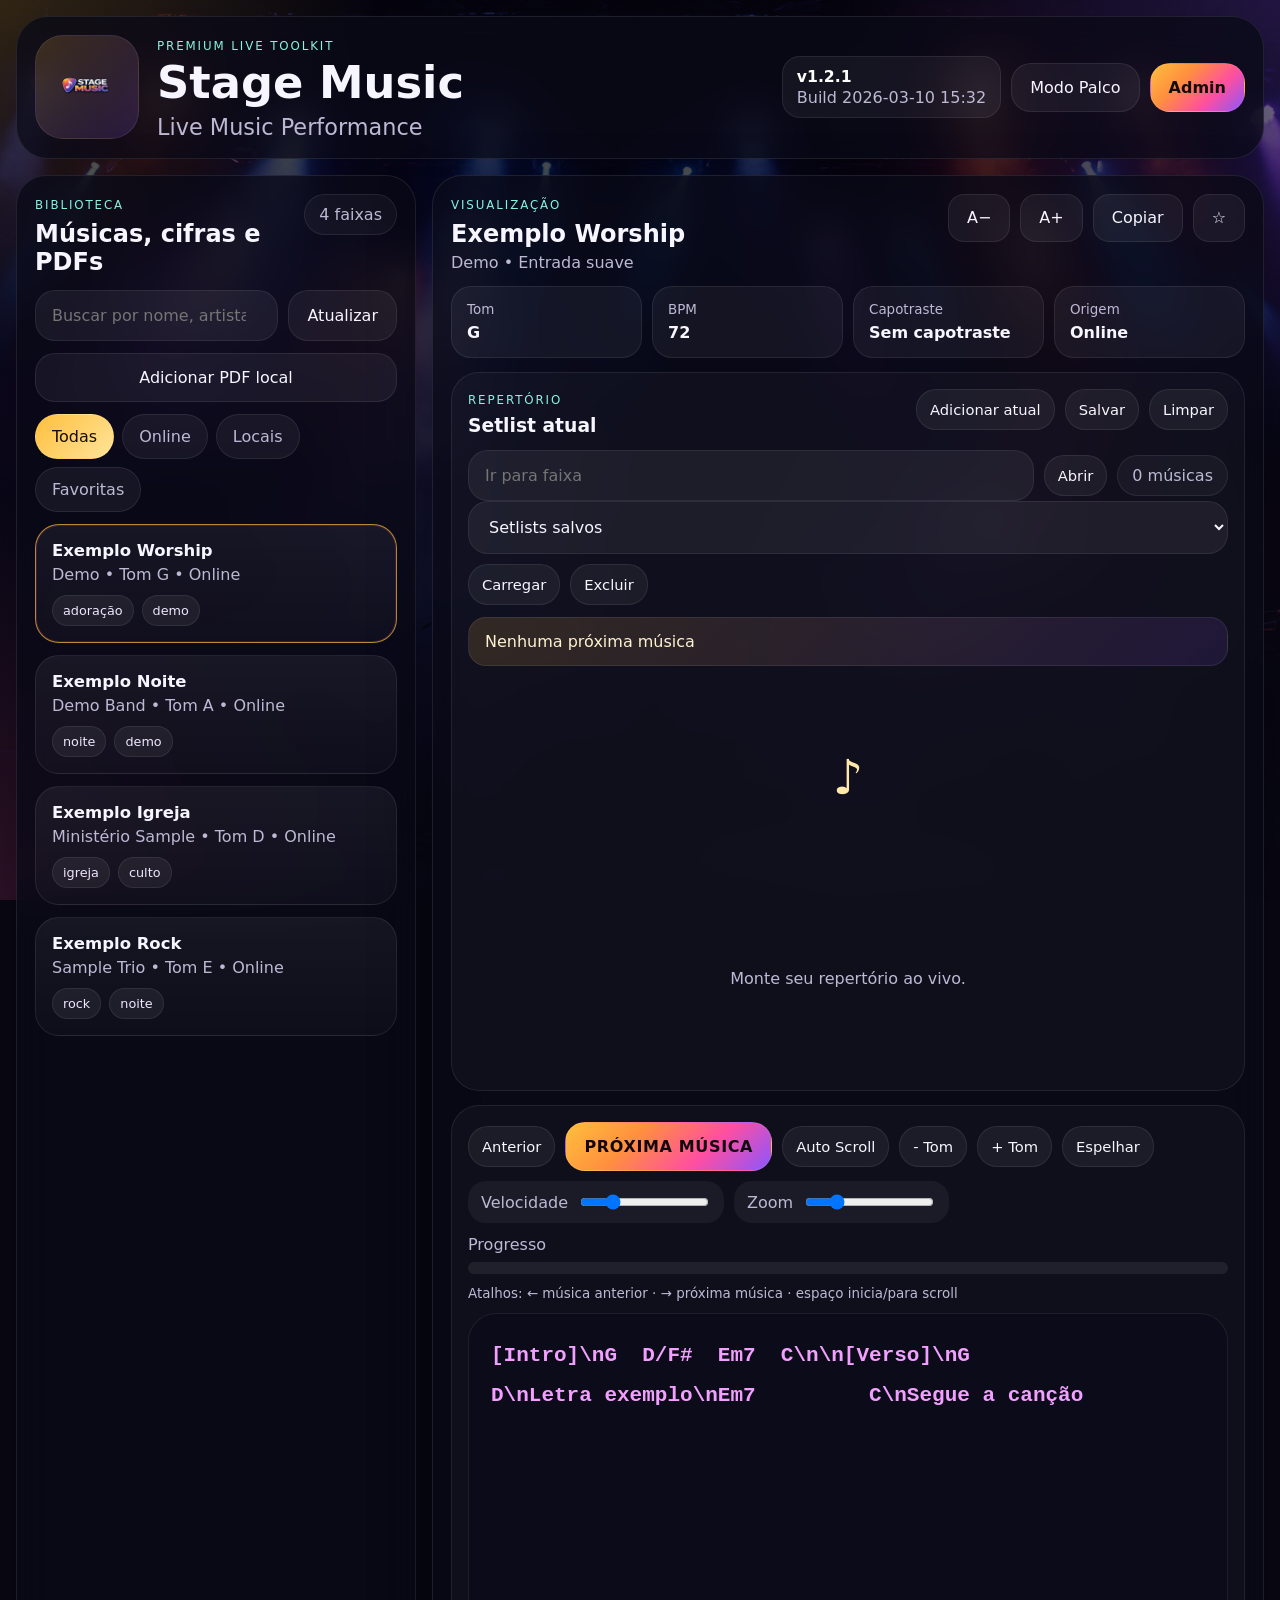
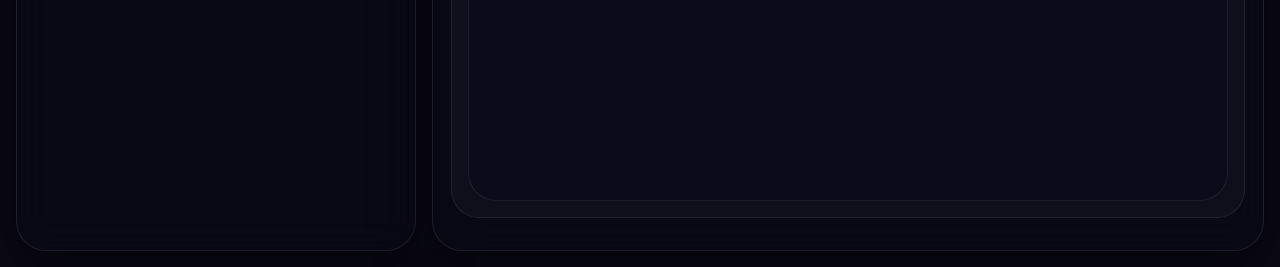
==== commit acb35d5b: "Add files via upload" ====
--- a/index.html
+++ b/index.html
@@ -1 +1,163 @@
-<!DOCTYPE html><html lang='pt-BR'><head><meta charset='UTF-8'><meta name='viewport' content='width=device-width, initial-scale=1.0'><title>Stage Music - Live Music Performance</title><meta name='theme-color' content='#090814'><link rel='manifest' href='site.webmanifest'><link rel='icon' href='assets/icons/favicon.svg' type='image/svg+xml'><link rel='stylesheet' href='css/style.css'></head><body><div class='app-bg'></div><div class='app-overlay'></div><div class='app-shell'><header class='hero glass'><div class='hero-left'><div class='logo-wrap'><img src='assets/branding/logo-stage-music.png' alt='Stage Music' class='brand-logo' onerror="this.style.display='none';document.getElementById('brandFallback').style.display='grid';"><div class='brand-fallback' id='brandFallback' style='display:none;'>♪</div></div><div class='hero-copy'><span class='eyebrow'>Premium live toolkit</span><h1>Stage Music</h1><p>Live Music Performance</p></div></div><div class='hero-actions'><button class='btn btn-ghost' id='toggleStageMode'>Modo Palco</button><button class='btn btn-secondary' id='installApp' style='display:none'>Instalar</button><a class='btn btn-primary' href='admin/admin.html'>Admin</a></div></header><main class='main-grid'><aside class='panel panel-library glass'><div class='panel-top'><div><span class='eyebrow'>Biblioteca</span><h2>Músicas, cifras e PDFs</h2></div><div class='counter-pill' id='libraryCount'>0 faixas</div></div><div class='stack'><div class='search-group'><input id='searchInput' type='search' placeholder='Buscar por nome, artista, tom, tags...'><button class='btn btn-soft' id='refreshLibrary'>Atualizar</button></div><label class='btn btn-upload'><input id='pdfInput' type='file' accept='application/pdf' hidden><span>Adicionar PDF local</span></label><div class='tab-row'><button class='tab active' data-filter='all'>Todas</button><button class='tab' data-filter='online'>Online</button><button class='tab' data-filter='local'>Locais</button><button class='tab' data-filter='favorites'>Favoritas</button></div></div><div class='library-list' id='libraryList'></div></aside><section class='panel panel-viewer glass'><div class='viewer-head'><div><span class='eyebrow'>Visualização</span><h2 id='viewerTitle'>Selecione uma música</h2><p id='viewerSubtitle'>Abra uma música da biblioteca ou do repertório.</p></div><div class='viewer-actions'><button class='icon-btn' id='decreaseFont'>A−</button><button class='icon-btn' id='increaseFont'>A+</button><button class='icon-btn' id='copyText'>Copiar</button><button class='icon-btn' id='toggleFavorite'>☆</button></div></div><div class='meta-grid'><article class='meta-card'><span>Tom</span><strong id='metaKey'>—</strong></article><article class='meta-card'><span>BPM</span><strong id='metaBpm'>—</strong></article><article class='meta-card'><span>Capotraste</span><strong id='metaCapo'>—</strong></article><article class='meta-card'><span>Origem</span><strong id='metaSource'>—</strong></article></div><section class='setlist-box'><div class='box-head'><div><span class='eyebrow'>Repertório</span><h3 id='setlistTitle'>Setlist atual</h3></div><div class='button-row'><button class='btn btn-soft small' id='addToSetlist'>Adicionar atual</button><button class='btn btn-soft small' id='saveSetlist'>Salvar</button><button class='btn btn-soft small' id='clearSetlist'>Limpar</button></div></div><div class='setlist-tools'><div class='jump-wrap'><input id='jumpInput' type='number' min='1' placeholder='Ir para faixa'></div><button class='btn btn-soft small' id='jumpButton'>Abrir</button><div class='counter-pill' id='setlistCount'>0 músicas</div></div><div class='saved-row'><select id='savedSetlistsSelect'><option value=''>Setlists salvos</option></select><button class='btn btn-soft small' id='loadSavedSetlist'>Carregar</button><button class='btn btn-soft small' id='deleteSavedSetlist'>Excluir</button></div><div class='next-song-card' id='nextSongCard'>Nenhuma próxima música</div><div class='setlist-list' id='setlistList'></div></section><section class='stage-box'><div class='stage-toolbar'><button class='btn btn-soft small' id='prevSong'>Anterior</button><button class='btn btn-next' id='nextSong'>PRÓXIMA MÚSICA</button><button class='btn btn-soft small' id='startScroll'>Auto Scroll</button><button class='btn btn-soft small' id='transposeDown'>- Tom</button><button class='btn btn-soft small' id='transposeUp'>+ Tom</button><button class='btn btn-soft small' id='toggleMirror'>Espelhar</button><label class='range-control'>Velocidade <input id='scrollSpeed' type='range' min='1' max='10' value='3'></label><label class='range-control'>Zoom <input id='fontRange' type='range' min='16' max='40' value='21'></label></div><div class='teleprompter-bar'><span>Progresso</span><div class='progress-track'><div class='progress-fill' id='scrollProgress'></div></div></div><div class='pedal-hint'>Atalhos: ← música anterior · → próxima música · espaço inicia/para scroll</div><article class='viewer-card'><div class='viewer-content' id='viewerContent'><div class='empty-state'><div class='empty-icon'>♫</div><p>Biblioteca pronta. Abra uma música para tocar em modo palco.</p></div></div></article></section></section></main></div><script src='js/store.js'></script><script src='js/app.js'></script></body></html>+<!DOCTYPE html>
+<html lang="pt-BR">
+<head>
+  <meta charset="UTF-8">
+  <meta name="viewport" content="width=device-width, initial-scale=1.0">
+  <title>Stage Music - Live Music Performance</title>
+  <meta name="theme-color" content="#090814">
+  <meta name="description" content="Aplicativo premium para músicos organizarem cifras, letras, PDFs e repertórios.">
+  <link rel="icon" href="assets/icons/favicon.svg" type="image/svg+xml">
+  <link rel="stylesheet" href="css/style.css">
+</head>
+<body>
+  <div class="app-bg"></div>
+  <div class="app-overlay"></div>
+
+  <div class="app-shell">
+    <header class="hero glass">
+      <div class="hero-left">
+        <div class="logo-wrap">
+          <img src="assets/branding/logo-stage-music.png" alt="Stage Music" class="brand-logo"
+               onerror="this.style.display='none';document.getElementById('brandFallback').style.display='grid';">
+          <div class="brand-fallback" id="brandFallback" style="display:none;">♪</div>
+        </div>
+        <div class="hero-copy">
+          <span class="eyebrow">Premium live toolkit</span>
+          <h1>Stage Music</h1>
+          <p>Live Music Performance</p>
+        </div>
+      </div>
+
+      <div class="hero-actions">
+        <div class="build-badge">
+          <strong>v1.2.1</strong>
+          <span>Build 2026-03-10 15:32</span>
+        </div>
+        <button class="btn btn-ghost" id="toggleStageMode" type="button">Modo Palco</button>
+        <a class="btn btn-primary" href="admin/admin.html">Admin</a>
+      </div>
+    </header>
+
+    <main class="main-grid">
+      <aside class="panel panel-library glass">
+        <div class="panel-top">
+          <div>
+            <span class="eyebrow">Biblioteca</span>
+            <h2>Músicas, cifras e PDFs</h2>
+          </div>
+          <div class="counter-pill" id="libraryCount">0 faixas</div>
+        </div>
+
+        <div class="stack">
+          <div class="search-group">
+            <input id="searchInput" type="search" placeholder="Buscar por nome, artista, tom, tags...">
+            <button class="btn btn-soft" id="refreshLibrary" type="button">Atualizar</button>
+          </div>
+
+          <label class="btn btn-upload">
+            <input id="pdfInput" type="file" accept="application/pdf" hidden>
+            <span>Adicionar PDF local</span>
+          </label>
+
+          <div class="tab-row">
+            <button class="tab active" data-filter="all" type="button">Todas</button>
+            <button class="tab" data-filter="online" type="button">Online</button>
+            <button class="tab" data-filter="local" type="button">Locais</button>
+            <button class="tab" data-filter="favorites" type="button">Favoritas</button>
+          </div>
+        </div>
+
+        <div class="library-list" id="libraryList"></div>
+      </aside>
+
+      <section class="panel panel-viewer glass">
+        <div class="viewer-head">
+          <div>
+            <span class="eyebrow">Visualização</span>
+            <h2 id="viewerTitle">Selecione uma música</h2>
+            <p id="viewerSubtitle">Abra uma música da biblioteca ou do repertório.</p>
+          </div>
+          <div class="viewer-actions">
+            <button class="icon-btn" id="decreaseFont" type="button">A−</button>
+            <button class="icon-btn" id="increaseFont" type="button">A+</button>
+            <button class="icon-btn" id="copyText" type="button">Copiar</button>
+            <button class="icon-btn" id="toggleFavorite" type="button">☆</button>
+          </div>
+        </div>
+
+        <div class="meta-grid">
+          <article class="meta-card"><span>Tom</span><strong id="metaKey">—</strong></article>
+          <article class="meta-card"><span>BPM</span><strong id="metaBpm">—</strong></article>
+          <article class="meta-card"><span>Capotraste</span><strong id="metaCapo">—</strong></article>
+          <article class="meta-card"><span>Origem</span><strong id="metaSource">—</strong></article>
+        </div>
+
+        <section class="setlist-box">
+          <div class="box-head">
+            <div>
+              <span class="eyebrow">Repertório</span>
+              <h3 id="setlistTitle">Setlist atual</h3>
+            </div>
+            <div class="button-row">
+              <button class="btn btn-soft small" id="addToSetlist" type="button">Adicionar atual</button>
+              <button class="btn btn-soft small" id="saveSetlist" type="button">Salvar</button>
+              <button class="btn btn-soft small" id="clearSetlist" type="button">Limpar</button>
+            </div>
+          </div>
+
+          <div class="setlist-tools">
+            <div class="jump-wrap">
+              <input id="jumpInput" type="number" min="1" placeholder="Ir para faixa">
+            </div>
+            <button class="btn btn-soft small" id="jumpButton" type="button">Abrir</button>
+            <div class="counter-pill" id="setlistCount">0 músicas</div>
+          </div>
+
+          <div class="saved-row">
+            <select id="savedSetlistsSelect">
+              <option value="">Setlists salvos</option>
+            </select>
+            <button class="btn btn-soft small" id="loadSavedSetlist" type="button">Carregar</button>
+            <button class="btn btn-soft small" id="deleteSavedSetlist" type="button">Excluir</button>
+          </div>
+
+          <div class="next-song-card" id="nextSongCard">Nenhuma próxima música</div>
+          <div class="setlist-list" id="setlistList"></div>
+        </section>
+
+        <section class="stage-box">
+          <div class="stage-toolbar">
+            <button class="btn btn-soft small" id="prevSong" type="button">Anterior</button>
+            <button class="btn btn-next" id="nextSong" type="button">PRÓXIMA MÚSICA</button>
+            <button class="btn btn-soft small" id="startScroll" type="button">Auto Scroll</button>
+            <button class="btn btn-soft small" id="transposeDown" type="button">- Tom</button>
+            <button class="btn btn-soft small" id="transposeUp" type="button">+ Tom</button>
+            <button class="btn btn-soft small" id="toggleMirror" type="button">Espelhar</button>
+            <label class="range-control"><span>Velocidade</span><input id="scrollSpeed" type="range" min="1" max="10" value="3"></label>
+            <label class="range-control"><span>Zoom</span><input id="fontRange" type="range" min="16" max="40" value="21"></label>
+          </div>
+
+          <div class="teleprompter-bar">
+            <span>Progresso</span>
+            <div class="progress-track"><div class="progress-fill" id="scrollProgress"></div></div>
+          </div>
+
+          <div class="pedal-hint">Atalhos: ← música anterior · → próxima música · espaço inicia/para scroll</div>
+
+          <article class="viewer-card">
+            <div class="viewer-content" id="viewerContent">
+              <div class="empty-state">
+                <div class="empty-icon">♫</div>
+                <p>Biblioteca pronta. Abra uma música para tocar em modo palco.</p>
+              </div>
+            </div>
+          </article>
+        </section>
+      </section>
+    </main>
+  </div>
+
+  <script src="js/store.js"></script>
+  <script src="js/app.js"></script>
+</body>
+</html>
--- a/css/style.css
+++ b/css/style.css
@@ -1 +1,75 @@
-:root{--panel:rgba(10,10,22,.78);--panel2:rgba(12,12,26,.9);--stroke:rgba(255,255,255,.09);--text:#f7f5ff;--muted:#bdb9d5;--gold:#ffbf3c;--orange:#ff8f3f;--rose:#ff4fa0;--violet:#8a56ff;--size:22px}*{box-sizing:border-box}html,body{margin:0;padding:0;min-height:100%}body{font-family:Inter,system-ui,-apple-system,Segoe UI,Roboto,Arial,sans-serif;color:var(--text);background:#090814}.app-bg{position:fixed;inset:0;background:linear-gradient(180deg,rgba(9,8,20,.40),rgba(9,8,20,.86)),url('../assets/branding/bg-stage-premium.png') center/cover no-repeat;z-index:-3}.app-overlay{position:fixed;inset:0;background:radial-gradient(circle at top left,rgba(255,191,60,.18),transparent 24%),radial-gradient(circle at top right,rgba(138,86,255,.22),transparent 28%),radial-gradient(circle at bottom left,rgba(255,79,160,.16),transparent 26%),linear-gradient(180deg,rgba(9,8,20,.18),rgba(9,8,20,.6));z-index:-2}.app-shell{position:relative;min-height:100vh;padding:16px}.glass{background:var(--panel);border:1px solid var(--stroke);box-shadow:0 24px 60px rgba(0,0,0,.35);backdrop-filter:blur(18px)}.hero{max-width:1460px;margin:0 auto 16px;border-radius:32px;padding:18px;display:flex;align-items:center;justify-content:space-between;gap:16px}.hero-left{display:flex;align-items:center;gap:18px}.logo-wrap{width:104px;height:104px;border-radius:28px;background:linear-gradient(135deg,rgba(255,191,60,.18),rgba(138,86,255,.18));border:1px solid rgba(255,255,255,.08);display:grid;place-items:center;overflow:hidden}.brand-logo{max-width:88px;max-height:88px;display:block}.brand-fallback{width:72px;height:72px;border-radius:22px;display:grid;place-items:center;font-size:32px;background:linear-gradient(135deg,var(--orange),var(--violet))}.hero-copy h1{margin:0;font-size:clamp(1.9rem,5vw,2.8rem);line-height:1}.hero-copy p{margin:8px 0 0;color:var(--muted);font-size:clamp(1.05rem,3vw,1.4rem)}.eyebrow{display:inline-block;margin-bottom:8px;text-transform:uppercase;letter-spacing:.16em;font-size:.74rem;color:#88f3df}.hero-actions,.viewer-actions,.button-row,.setlist-tools,.saved-row,.stage-toolbar{display:flex;gap:10px;flex-wrap:wrap;align-items:center}.main-grid{max-width:1460px;margin:0 auto;display:grid;grid-template-columns:1fr;gap:16px}.panel{border-radius:30px;padding:18px}.panel-top,.viewer-head,.section-head,.box-head{display:flex;justify-content:space-between;gap:12px;align-items:flex-start;margin-bottom:14px}h2,h3{margin:0}.viewer-head p{margin:.35rem 0 0;color:var(--muted)}.counter-pill{padding:10px 14px;border-radius:999px;background:rgba(255,255,255,.04);border:1px solid rgba(255,255,255,.08);color:var(--muted);white-space:nowrap}.stack{display:grid;gap:12px;margin-bottom:12px}.search-group{display:grid;gap:10px}input,textarea,button,select{font:inherit}input,textarea,select{width:100%;border:none;outline:none;color:var(--text);background:rgba(255,255,255,.06);border:1px solid rgba(255,255,255,.07);border-radius:20px;padding:15px 16px}select option{color:#000}.btn,.tab,.icon-btn{display:inline-flex;align-items:center;justify-content:center;gap:8px;padding:14px 18px;border-radius:20px;border:1px solid rgba(255,255,255,.08);color:var(--text);background:rgba(255,255,255,.055);cursor:pointer;text-decoration:none}.btn-primary{background:linear-gradient(135deg,var(--gold),var(--orange),var(--rose),var(--violet));color:#140d07;font-weight:800}.btn-secondary{background:linear-gradient(135deg,rgba(255,191,60,.16),rgba(255,79,160,.12))}.btn-next{background:linear-gradient(135deg,var(--gold),var(--orange),var(--rose),var(--violet));color:#12070f;font-weight:900;letter-spacing:.04em}.btn-soft,.btn-upload,.btn-ghost{background:rgba(255,255,255,.055)}.small{padding:11px 13px;font-size:.92rem}.tab-row{display:flex;gap:8px;flex-wrap:wrap}.tab{padding:12px 16px;border-radius:999px;color:var(--muted)}.tab.active{color:#180d05;background:linear-gradient(135deg,var(--gold),#ffe49a)}.library-list,.setlist-list{display:grid;gap:12px;max-height:calc(100vh - 340px);overflow:auto}.song-item,.setlist-item{border:1px solid rgba(255,255,255,.08);border-radius:24px;padding:16px;background:linear-gradient(180deg,rgba(255,255,255,.06),rgba(255,255,255,.028));cursor:pointer}.song-item.active,.setlist-item.active{border-color:rgba(255,191,60,.7);box-shadow:0 0 0 1px rgba(255,79,160,.16) inset}.song-item h3,.setlist-item h4{margin:0 0 5px;font-size:1.03rem}.song-item p,.setlist-item p{margin:0;color:var(--muted)}.song-tags,.setlist-inline{display:flex;gap:8px;flex-wrap:wrap;margin-top:11px}.tag,.mini-btn{padding:7px 10px;border-radius:999px;background:rgba(255,255,255,.06);border:1px solid rgba(255,255,255,.08);font-size:.8rem;color:#eee7ff}.icon-btn{min-width:52px;height:48px;border-radius:16px}.meta-grid{display:grid;grid-template-columns:repeat(2,1fr);gap:10px;margin-bottom:14px}.meta-card{padding:15px;border-radius:20px;background:rgba(255,255,255,.05);border:1px solid rgba(255,255,255,.08)}.meta-card span{display:block;color:var(--muted);font-size:.84rem;margin-bottom:6px}.setlist-box,.stage-box{border-radius:28px;border:1px solid rgba(255,255,255,.08);background:rgba(255,255,255,.03);padding:16px;margin-bottom:14px}.jump-wrap{min-width:140px;flex:1}.next-song-card{margin:12px 0;padding:14px 16px;border-radius:18px;background:linear-gradient(135deg,rgba(255,191,60,.14),rgba(138,86,255,.12));border:1px solid rgba(255,255,255,.08);color:#fff2d0}.range-control{display:flex;align-items:center;gap:10px;padding:11px 13px;border-radius:18px;background:rgba(255,255,255,.05);color:var(--muted)}.range-control input{padding:0;border:none;background:transparent}.teleprompter-bar{display:grid;gap:8px;margin:12px 0;color:var(--muted)}.progress-track{width:100%;height:12px;border-radius:999px;background:rgba(255,255,255,.07);overflow:hidden}.progress-fill{width:0%;height:100%;background:linear-gradient(90deg,var(--gold),var(--orange),var(--rose),var(--violet))}.pedal-hint{font-size:.84rem;color:var(--muted);margin-bottom:12px}.viewer-card{border-radius:28px;background:var(--panel2);border:1px solid rgba(255,255,255,.08);overflow:hidden;min-height:54vh}.viewer-content{padding:22px;min-height:54vh;white-space:pre-wrap;font-family:Consolas,Monaco,monospace;font-size:var(--size);line-height:1.9}.viewer-content .chord{color:#ffd466;font-weight:800}.viewer-content .section{color:#f39fff;font-weight:800}.viewer-content.mirrored{transform:scaleX(-1)}.empty-state{min-height:44vh;display:grid;place-items:center;text-align:center;color:var(--muted)}.empty-icon{font-size:3rem;margin-bottom:8px;color:#ffe8ac}.form-grid{display:grid;grid-template-columns:1fr;gap:12px}.full{grid-column:1/-1}.stage-mode .panel-library,.stage-mode .setlist-box{display:none}.stage-mode .main-grid{grid-template-columns:1fr}.stage-mode .viewer-card{min-height:76vh}.stage-mode .viewer-content{min-height:76vh;font-size:calc(var(--size) + 8px);padding:28px}@media (min-width:960px){.main-grid{grid-template-columns:400px 1fr}.search-group{grid-template-columns:1fr auto}.meta-grid{grid-template-columns:repeat(4,1fr)}.admin-layout{grid-template-columns:minmax(0,1.2fr) minmax(320px,.8fr)}.form-grid{grid-template-columns:repeat(2,1fr)}}+
+:root{--panel:rgba(10,10,22,.78);--panel2:rgba(12,12,26,.9);--stroke:rgba(255,255,255,.09);--text:#f7f5ff;--muted:#bdb9d5;--gold:#ffbf3c;--orange:#ff8f3f;--rose:#ff4fa0;--violet:#8a56ff;--size:22px}
+*{box-sizing:border-box}
+html,body{margin:0;padding:0;min-height:100%}
+body{font-family:Inter,system-ui,-apple-system,Segoe UI,Roboto,Arial,sans-serif;color:var(--text);background:#090814}
+.app-bg{position:fixed;inset:0;background:linear-gradient(180deg,rgba(9,8,20,.40),rgba(9,8,20,.86)),url('../assets/branding/bg-stage-premium.png') center/cover no-repeat;z-index:-3}
+.app-overlay{position:fixed;inset:0;background:radial-gradient(circle at top left,rgba(255,191,60,.18),transparent 24%),radial-gradient(circle at top right,rgba(138,86,255,.22),transparent 28%),radial-gradient(circle at bottom left,rgba(255,79,160,.16),transparent 26%),linear-gradient(180deg,rgba(9,8,20,.18),rgba(9,8,20,.6));z-index:-2}
+.app-shell{position:relative;min-height:100vh;padding:16px}
+.glass{background:var(--panel);border:1px solid var(--stroke);box-shadow:0 24px 60px rgba(0,0,0,.35);backdrop-filter:blur(18px);-webkit-backdrop-filter:blur(18px)}
+.hero{max-width:1460px;margin:0 auto 16px;border-radius:32px;padding:18px;display:flex;align-items:center;justify-content:space-between;gap:16px}
+.hero-left{display:flex;align-items:center;gap:18px}
+.logo-wrap{width:104px;height:104px;border-radius:28px;background:linear-gradient(135deg,rgba(255,191,60,.18),rgba(138,86,255,.18));border:1px solid rgba(255,255,255,.08);display:grid;place-items:center;overflow:hidden}
+.brand-logo{max-width:88px;max-height:88px;display:block}
+.brand-fallback{width:72px;height:72px;border-radius:22px;display:grid;place-items:center;font-size:32px;background:linear-gradient(135deg,var(--orange),var(--violet))}
+.hero-copy h1{margin:0;font-size:clamp(1.9rem,5vw,2.8rem);line-height:1}
+.hero-copy p{margin:8px 0 0;color:var(--muted);font-size:clamp(1.05rem,3vw,1.4rem)}
+.eyebrow{display:inline-block;margin-bottom:8px;text-transform:uppercase;letter-spacing:.16em;font-size:.74rem;color:#88f3df}
+.build-badge{display:flex;flex-direction:column;gap:2px;padding:10px 14px;border-radius:18px;background:rgba(255,255,255,.05);border:1px solid rgba(255,255,255,.08);color:var(--muted);min-width:170px}
+.build-badge strong{color:#fff;font-size:.98rem}
+.hero-actions,.viewer-actions,.button-row,.setlist-tools,.saved-row,.stage-toolbar{display:flex;gap:10px;flex-wrap:wrap;align-items:center}
+.main-grid{max-width:1460px;margin:0 auto;display:grid;grid-template-columns:1fr;gap:16px}
+.panel{border-radius:30px;padding:18px}
+.panel-top,.viewer-head,.section-head,.box-head{display:flex;justify-content:space-between;gap:12px;align-items:flex-start;margin-bottom:14px}
+h2,h3{margin:0}
+.viewer-head p{margin:.35rem 0 0;color:var(--muted)}
+.counter-pill{padding:10px 14px;border-radius:999px;background:rgba(255,255,255,.04);border:1px solid rgba(255,255,255,.08);color:var(--muted);white-space:nowrap}
+.stack{display:grid;gap:12px;margin-bottom:12px}
+.search-group{display:grid;gap:10px}
+input,textarea,button,select{font:inherit}
+input,textarea,select{width:100%;border:none;outline:none;color:var(--text);background:rgba(255,255,255,.06);border:1px solid rgba(255,255,255,.07);border-radius:20px;padding:15px 16px}
+select option{color:#000}
+.btn,.tab,.icon-btn{display:inline-flex;align-items:center;justify-content:center;gap:8px;padding:14px 18px;border-radius:20px;border:1px solid rgba(255,255,255,.08);color:var(--text);background:rgba(255,255,255,.055);cursor:pointer;text-decoration:none}
+.btn-primary{background:linear-gradient(135deg,var(--gold),var(--orange),var(--rose),var(--violet));color:#140d07;font-weight:800}
+.btn-secondary{background:linear-gradient(135deg,rgba(255,191,60,.16),rgba(255,79,160,.12))}
+.btn-next{background:linear-gradient(135deg,var(--gold),var(--orange),var(--rose),var(--violet));color:#12070f;font-weight:900;letter-spacing:.04em}
+.btn-soft,.btn-upload,.btn-ghost{background:rgba(255,255,255,.055)}
+.small{padding:11px 13px;font-size:.92rem}
+.tab-row{display:flex;gap:8px;flex-wrap:wrap}
+.tab{padding:12px 16px;border-radius:999px;color:var(--muted)}
+.tab.active{color:#180d05;background:linear-gradient(135deg,var(--gold),#ffe49a)}
+.library-list,.setlist-list{display:grid;gap:12px;max-height:calc(100vh - 340px);overflow:auto}
+.song-item,.setlist-item{border:1px solid rgba(255,255,255,.08);border-radius:24px;padding:16px;background:linear-gradient(180deg,rgba(255,255,255,.06),rgba(255,255,255,.028));cursor:pointer}
+.song-item.active,.setlist-item.active{border-color:rgba(255,191,60,.7);box-shadow:0 0 0 1px rgba(255,79,160,.16) inset}
+.song-item h3,.setlist-item h4{margin:0 0 5px;font-size:1.03rem}
+.song-item p,.setlist-item p{margin:0;color:var(--muted)}
+.song-tags,.setlist-inline{display:flex;gap:8px;flex-wrap:wrap;margin-top:11px}
+.tag,.mini-btn{padding:7px 10px;border-radius:999px;background:rgba(255,255,255,.06);border:1px solid rgba(255,255,255,.08);font-size:.8rem;color:#eee7ff}
+.icon-btn{min-width:52px;height:48px;border-radius:16px}
+.meta-grid{display:grid;grid-template-columns:repeat(2,1fr);gap:10px;margin-bottom:14px}
+.meta-card{padding:15px;border-radius:20px;background:rgba(255,255,255,.05);border:1px solid rgba(255,255,255,.08)}
+.meta-card span{display:block;color:var(--muted);font-size:.84rem;margin-bottom:6px}
+.setlist-box,.stage-box{border-radius:28px;border:1px solid rgba(255,255,255,.08);background:rgba(255,255,255,.03);padding:16px;margin-bottom:14px}
+.jump-wrap{min-width:140px;flex:1}
+.next-song-card{margin:12px 0;padding:14px 16px;border-radius:18px;background:linear-gradient(135deg,rgba(255,191,60,.14),rgba(138,86,255,.12));border:1px solid rgba(255,255,255,.08);color:#fff2d0}
+.range-control{display:flex;align-items:center;gap:10px;padding:11px 13px;border-radius:18px;background:rgba(255,255,255,.05);color:var(--muted)}
+.range-control input{padding:0;border:none;background:transparent}
+.teleprompter-bar{display:grid;gap:8px;margin:12px 0;color:var(--muted)}
+.progress-track{width:100%;height:12px;border-radius:999px;background:rgba(255,255,255,.07);overflow:hidden}
+.progress-fill{width:0%;height:100%;background:linear-gradient(90deg,var(--gold),var(--orange),var(--rose),var(--violet))}
+.pedal-hint{font-size:.84rem;color:var(--muted);margin-bottom:12px}
+.viewer-card{border-radius:28px;background:var(--panel2);border:1px solid rgba(255,255,255,.08);overflow:hidden;min-height:54vh}
+.viewer-content{padding:22px;min-height:54vh;white-space:pre-wrap;font-family:Consolas,Monaco,monospace;font-size:var(--size);line-height:1.9}
+.viewer-content .chord{color:#ffd466;font-weight:800}
+.viewer-content .section{color:#f39fff;font-weight:800}
+.viewer-content.mirrored{transform:scaleX(-1)}
+.empty-state{min-height:44vh;display:grid;place-items:center;text-align:center;color:var(--muted)}
+.empty-icon{font-size:3rem;margin-bottom:8px;color:#ffe8ac}
+.form-grid{display:grid;grid-template-columns:1fr;gap:12px}
+.full{grid-column:1/-1}
+.stage-mode .panel-library,.stage-mode .setlist-box{display:none}
+.stage-mode .main-grid{grid-template-columns:1fr}
+.stage-mode .viewer-card{min-height:76vh}
+.stage-mode .viewer-content{min-height:76vh;font-size:calc(var(--size) + 8px);padding:28px}
+@media (min-width:960px){.main-grid{grid-template-columns:400px 1fr}.search-group{grid-template-columns:1fr auto}.meta-grid{grid-template-columns:repeat(4,1fr)}.admin-layout{grid-template-columns:minmax(0,1.2fr) minmax(320px,.8fr)}.form-grid{grid-template-columns:repeat(2,1fr)}}
+@media (max-width:640px){.app-shell{padding:12px}.hero,.panel,.setlist-box,.stage-box,.viewer-card{border-radius:24px}.hero,.panel-top,.viewer-head,.section-head,.box-head{flex-direction:column}.hero-left{align-items:flex-start}.logo-wrap{width:88px;height:88px}.brand-logo{max-width:72px;max-height:72px}.build-badge{min-width:auto;width:100%}.library-list,.setlist-list{max-height:none}}
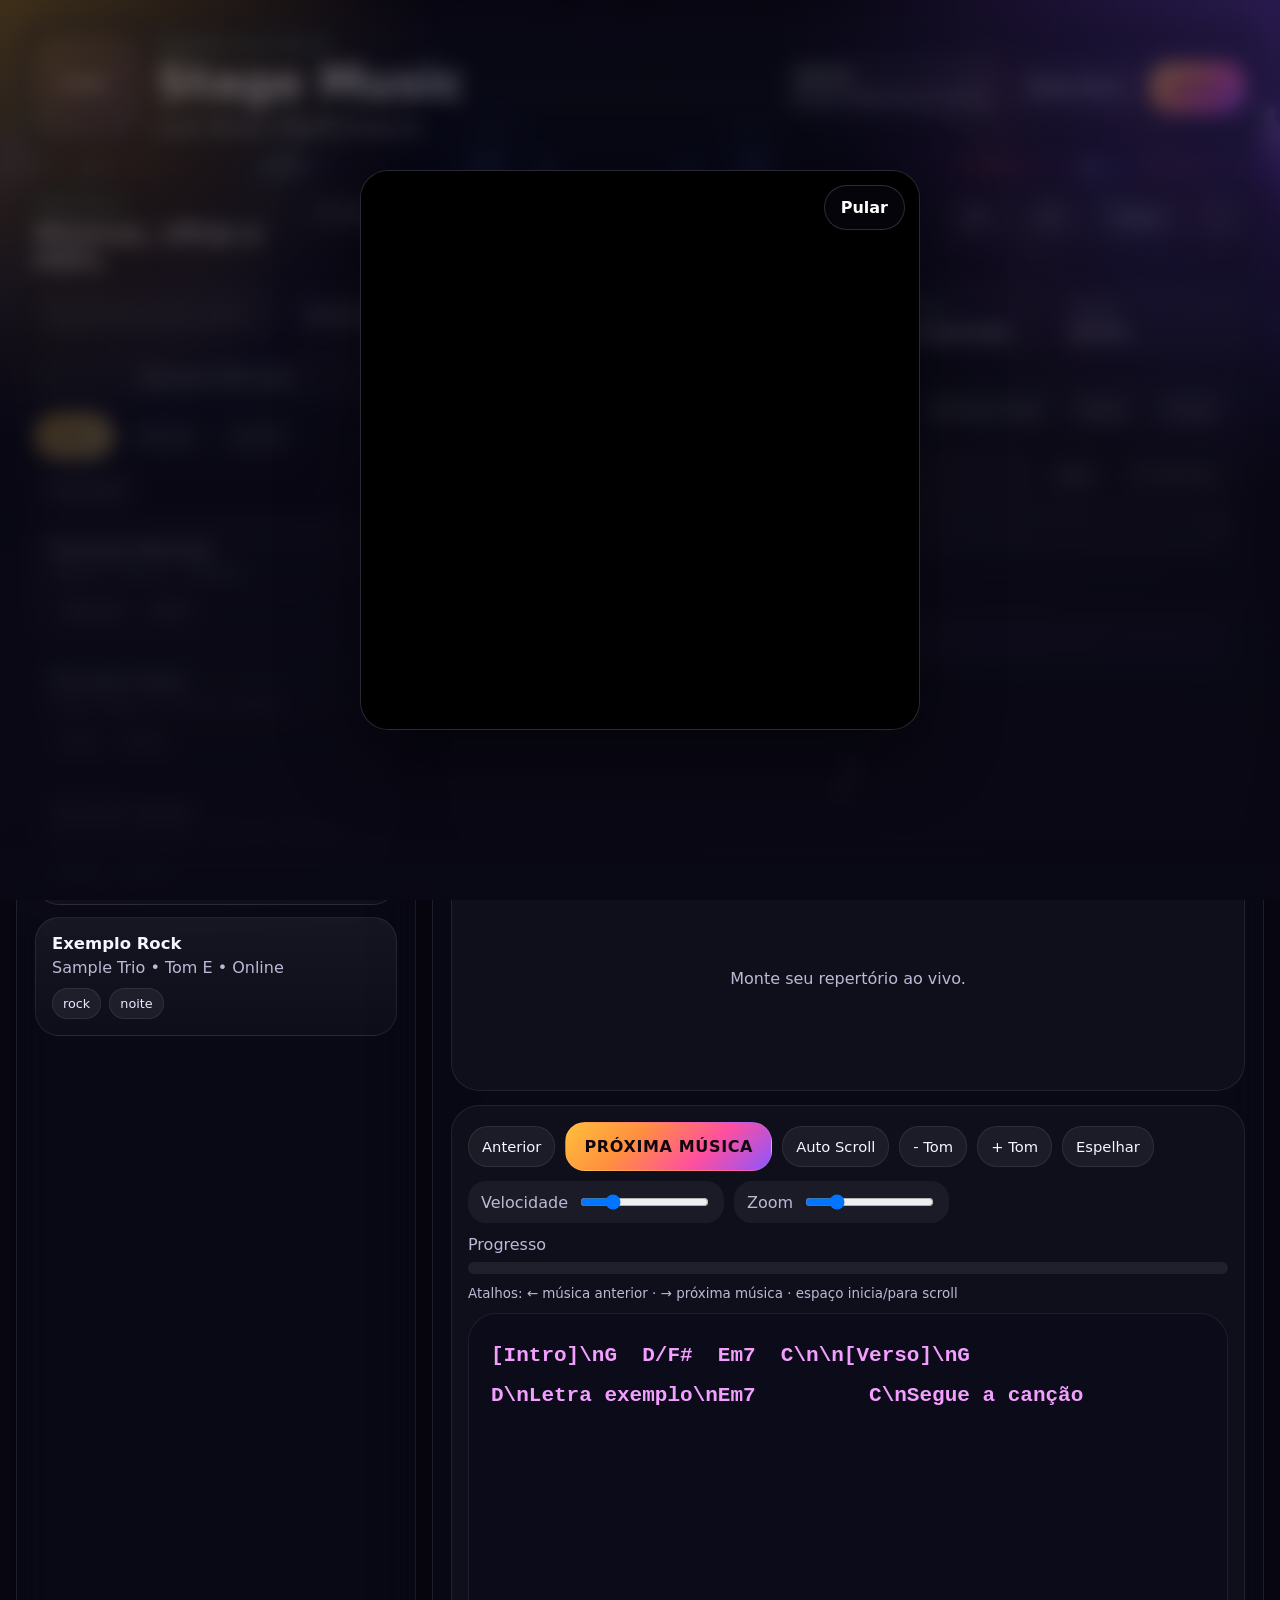
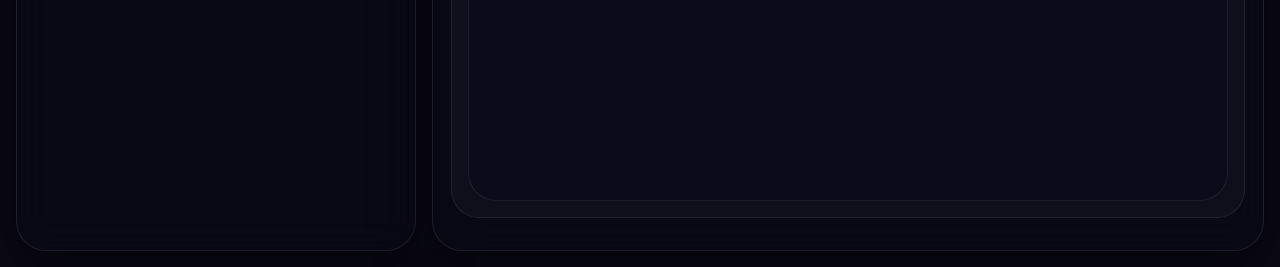
==== commit 5f4f4ae1: "Add files via upload" ====
--- a/index.html
+++ b/index.html
@@ -12,6 +12,16 @@
 <body>
   <div class="app-bg"></div>
   <div class="app-overlay"></div>
+
+  
+  <div class="intro-overlay" id="introOverlay" aria-label="Abertura do app">
+    <div class="intro-card">
+      <video id="introVideo" class="intro-video" autoplay muted playsinline preload="auto">
+        <source src="assets/intro/intro.mp4" type="video/mp4">
+      </video>
+      <button class="intro-skip" id="skipIntro" type="button">Pular</button>
+    </div>
+  </div>
 
   <div class="app-shell">
     <header class="hero glass">
@@ -157,6 +167,29 @@
     </main>
   </div>
 
+
+  <script>
+    (function () {
+      const introOverlay = document.getElementById('introOverlay');
+      const introVideo = document.getElementById('introVideo');
+      const skipIntro = document.getElementById('skipIntro');
+      function closeIntro() {
+        if (!introOverlay) return;
+        introOverlay.classList.add('is-hidden');
+        document.body.classList.add('intro-finished');
+        setTimeout(() => {
+          if (introOverlay && introOverlay.parentNode) introOverlay.parentNode.removeChild(introOverlay);
+        }, 450);
+      }
+      if (introVideo) {
+        const p = introVideo.play();
+        if (p && typeof p.catch === 'function') p.catch(() => {});
+        introVideo.addEventListener('ended', closeIntro);
+      }
+      if (skipIntro) skipIntro.addEventListener('click', closeIntro);
+    })();
+  </script>
+
   <script src="js/store.js"></script>
   <script src="js/app.js"></script>
 </body>
--- a/css/style.css
+++ b/css/style.css
@@ -73,3 +73,13 @@
 .stage-mode .viewer-content{min-height:76vh;font-size:calc(var(--size) + 8px);padding:28px}
 @media (min-width:960px){.main-grid{grid-template-columns:400px 1fr}.search-group{grid-template-columns:1fr auto}.meta-grid{grid-template-columns:repeat(4,1fr)}.admin-layout{grid-template-columns:minmax(0,1.2fr) minmax(320px,.8fr)}.form-grid{grid-template-columns:repeat(2,1fr)}}
 @media (max-width:640px){.app-shell{padding:12px}.hero,.panel,.setlist-box,.stage-box,.viewer-card{border-radius:24px}.hero,.panel-top,.viewer-head,.section-head,.box-head{flex-direction:column}.hero-left{align-items:flex-start}.logo-wrap{width:88px;height:88px}.brand-logo{max-width:72px;max-height:72px}.build-badge{min-width:auto;width:100%}.library-list,.setlist-list{max-height:none}}
+
+
+.intro-overlay{position:fixed;inset:0;z-index:9999;display:grid;place-items:center;padding:20px;background:radial-gradient(circle at top left, rgba(255,191,60,.16), transparent 28%),radial-gradient(circle at top right, rgba(138,86,255,.18), transparent 32%),linear-gradient(180deg, rgba(9,8,20,.58), rgba(9,8,20,.96));backdrop-filter:blur(10px);-webkit-backdrop-filter:blur(10px);transition:opacity .35s ease, visibility .35s ease}
+.intro-overlay.is-hidden{opacity:0;visibility:hidden}
+.intro-card{position:relative;width:min(92vw, 560px);aspect-ratio:1 / 1;border-radius:28px;overflow:hidden;border:1px solid rgba(255,255,255,.12);box-shadow:0 24px 80px rgba(0,0,0,.45), 0 0 0 1px rgba(255,255,255,.04) inset;background:rgba(12,12,26,.92)}
+.intro-video{width:100%;height:100%;object-fit:cover;display:block;background:#000}
+.intro-skip{position:absolute;right:14px;top:14px;border:none;border-radius:999px;padding:12px 16px;color:#fff;background:rgba(9,8,20,.58);border:1px solid rgba(255,255,255,.16);backdrop-filter:blur(8px);-webkit-backdrop-filter:blur(8px);cursor:pointer;font:inherit;font-weight:700}
+.intro-finished .app-shell{animation:introAppReveal .35s ease both}
+@keyframes introAppReveal{from{opacity:.96;transform:translateY(6px)}to{opacity:1;transform:translateY(0)}}
+@media (max-width:640px){.intro-overlay{padding:14px}.intro-card{width:min(94vw, 560px);border-radius:24px}.intro-skip{top:10px;right:10px;padding:10px 14px}}
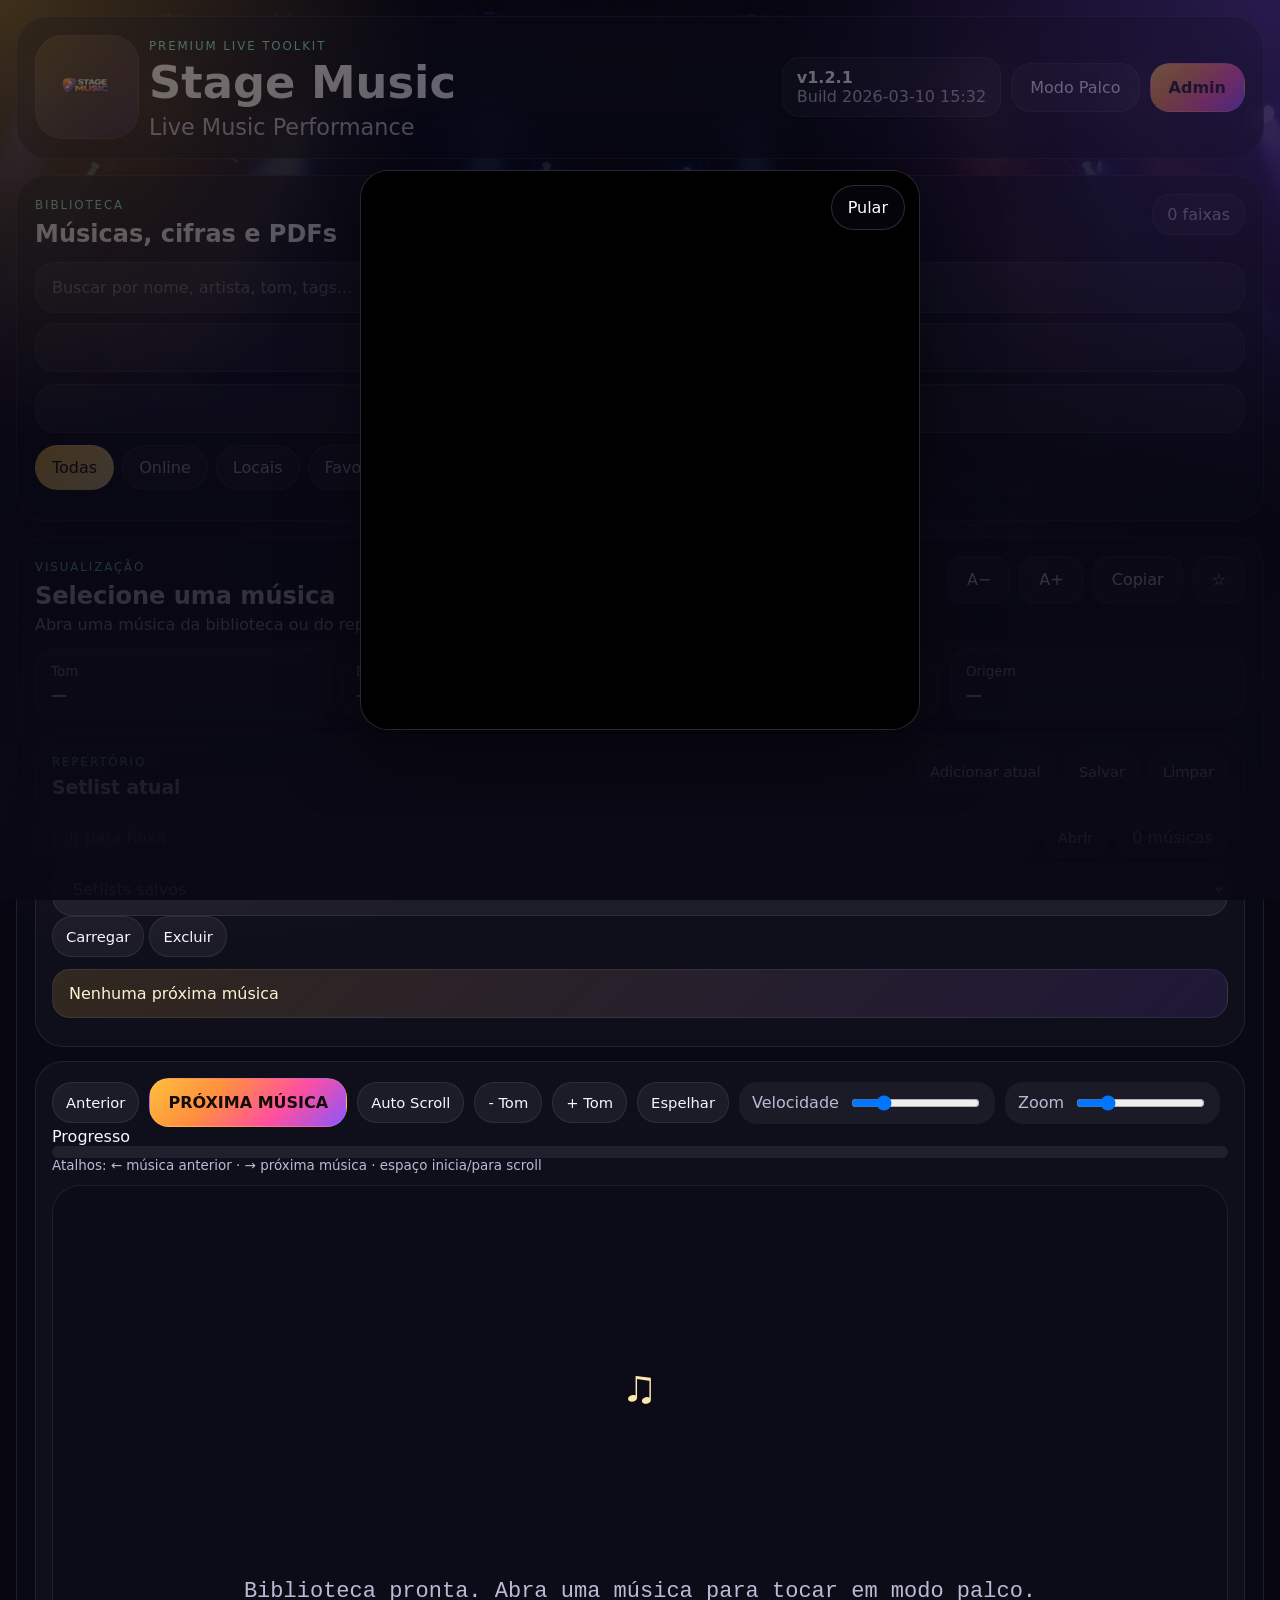
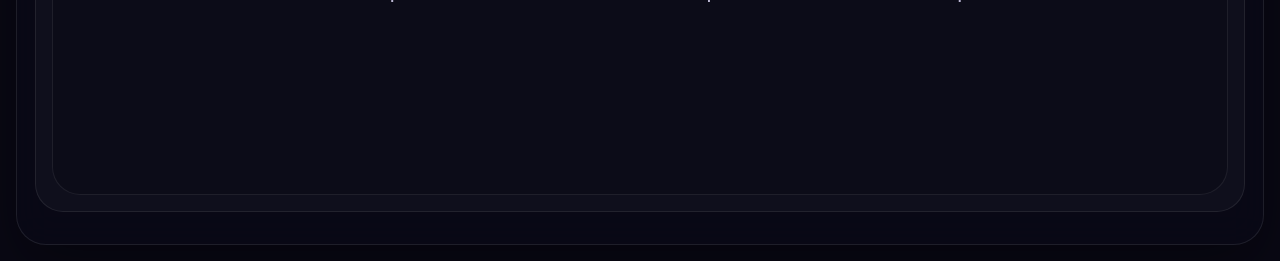
==== commit 90498310: "Add files via upload" ====
--- a/index.html
+++ b/index.html
@@ -1,6 +1,7 @@
 <!DOCTYPE html>
 <html lang="pt-BR">
 <head>
+<link rel="manifest" href="manifest.json">
   <meta charset="UTF-8">
   <meta name="viewport" content="width=device-width, initial-scale=1.0">
   <title>Stage Music - Live Music Performance</title>
@@ -46,7 +47,8 @@
         <button class="btn btn-ghost" id="toggleStageMode" type="button">Modo Palco</button>
         <a class="btn btn-primary" href="admin/admin.html">Admin</a>
       </div>
-    </header>
+    <button class="btn btn-primary" id="installAppBtn">Instalar App</button>
+</header>
 
     <main class="main-grid">
       <aside class="panel panel-library glass">
@@ -192,5 +194,26 @@
 
   <script src="js/store.js"></script>
   <script src="js/app.js"></script>
+
+<script>
+let deferredPrompt;
+const installBtn = document.getElementById('installAppBtn');
+
+installBtn.style.display = 'none';
+
+window.addEventListener('beforeinstallprompt', (e) => {
+  e.preventDefault();
+  deferredPrompt = e;
+  installBtn.style.display = 'block';
+});
+
+installBtn.addEventListener('click', async () => {
+  if (!deferredPrompt) return;
+  deferredPrompt.prompt();
+  await deferredPrompt.userChoice;
+  deferredPrompt = null;
+});
+</script>
+
 </body>
 </html>
--- a/css/style.css
+++ b/css/style.css
@@ -1,85 +1,62 @@
 
-:root{--panel:rgba(10,10,22,.78);--panel2:rgba(12,12,26,.9);--stroke:rgba(255,255,255,.09);--text:#f7f5ff;--muted:#bdb9d5;--gold:#ffbf3c;--orange:#ff8f3f;--rose:#ff4fa0;--violet:#8a56ff;--size:22px}
-*{box-sizing:border-box}
-html,body{margin:0;padding:0;min-height:100%}
+:root{--panel:rgba(10,10,22,.78);--panel2:rgba(12,12,26,.92);--stroke:rgba(255,255,255,.09);--text:#f7f5ff;--muted:#bdb9d5;--gold:#ffbf3c;--orange:#ff8f3f;--rose:#ff4fa0;--violet:#8a56ff;--size:22px}
+*{box-sizing:border-box}html,body{margin:0;padding:0;min-height:100%}
 body{font-family:Inter,system-ui,-apple-system,Segoe UI,Roboto,Arial,sans-serif;color:var(--text);background:#090814}
 .app-bg{position:fixed;inset:0;background:linear-gradient(180deg,rgba(9,8,20,.40),rgba(9,8,20,.86)),url('../assets/branding/bg-stage-premium.png') center/cover no-repeat;z-index:-3}
 .app-overlay{position:fixed;inset:0;background:radial-gradient(circle at top left,rgba(255,191,60,.18),transparent 24%),radial-gradient(circle at top right,rgba(138,86,255,.22),transparent 28%),radial-gradient(circle at bottom left,rgba(255,79,160,.16),transparent 26%),linear-gradient(180deg,rgba(9,8,20,.18),rgba(9,8,20,.6));z-index:-2}
 .app-shell{position:relative;min-height:100vh;padding:16px}
-.glass{background:var(--panel);border:1px solid var(--stroke);box-shadow:0 24px 60px rgba(0,0,0,.35);backdrop-filter:blur(18px);-webkit-backdrop-filter:blur(18px)}
+.glass{background:var(--panel);border:1px solid var(--stroke);box-shadow:0 24px 60px rgba(0,0,0,.35);backdrop-filter:blur(18px)}
 .hero{max-width:1460px;margin:0 auto 16px;border-radius:32px;padding:18px;display:flex;align-items:center;justify-content:space-between;gap:16px}
-.hero-left{display:flex;align-items:center;gap:18px}
+.hero-left,.hero-actions,.viewer-actions,.button-row,.setlist-tools,.stage-toolbar,.filter-grid,.stage-status{display:flex;gap:10px;flex-wrap:wrap;align-items:center}
 .logo-wrap{width:104px;height:104px;border-radius:28px;background:linear-gradient(135deg,rgba(255,191,60,.18),rgba(138,86,255,.18));border:1px solid rgba(255,255,255,.08);display:grid;place-items:center;overflow:hidden}
 .brand-logo{max-width:88px;max-height:88px;display:block}
 .brand-fallback{width:72px;height:72px;border-radius:22px;display:grid;place-items:center;font-size:32px;background:linear-gradient(135deg,var(--orange),var(--violet))}
 .hero-copy h1{margin:0;font-size:clamp(1.9rem,5vw,2.8rem);line-height:1}
 .hero-copy p{margin:8px 0 0;color:var(--muted);font-size:clamp(1.05rem,3vw,1.4rem)}
 .eyebrow{display:inline-block;margin-bottom:8px;text-transform:uppercase;letter-spacing:.16em;font-size:.74rem;color:#88f3df}
-.build-badge{display:flex;flex-direction:column;gap:2px;padding:10px 14px;border-radius:18px;background:rgba(255,255,255,.05);border:1px solid rgba(255,255,255,.08);color:var(--muted);min-width:170px}
-.build-badge strong{color:#fff;font-size:.98rem}
-.hero-actions,.viewer-actions,.button-row,.setlist-tools,.saved-row,.stage-toolbar{display:flex;gap:10px;flex-wrap:wrap;align-items:center}
+.build-badge,.counter-pill,.progress-label{padding:10px 14px;border-radius:18px;background:rgba(255,255,255,.05);border:1px solid rgba(255,255,255,.08);color:var(--muted)}
+.build-badge strong{display:block;color:#fff}
 .main-grid{max-width:1460px;margin:0 auto;display:grid;grid-template-columns:1fr;gap:16px}
 .panel{border-radius:30px;padding:18px}
-.panel-top,.viewer-head,.section-head,.box-head{display:flex;justify-content:space-between;gap:12px;align-items:flex-start;margin-bottom:14px}
-h2,h3{margin:0}
-.viewer-head p{margin:.35rem 0 0;color:var(--muted)}
-.counter-pill{padding:10px 14px;border-radius:999px;background:rgba(255,255,255,.04);border:1px solid rgba(255,255,255,.08);color:var(--muted);white-space:nowrap}
-.stack{display:grid;gap:12px;margin-bottom:12px}
-.search-group{display:grid;gap:10px}
-input,textarea,button,select{font:inherit}
-input,textarea,select{width:100%;border:none;outline:none;color:var(--text);background:rgba(255,255,255,.06);border:1px solid rgba(255,255,255,.07);border-radius:20px;padding:15px 16px}
+.panel-top,.viewer-head,.box-head{display:flex;justify-content:space-between;gap:12px;align-items:flex-start;margin-bottom:14px}
+h2,h3{margin:0}.viewer-head p,.setlist-summary{margin:.35rem 0 0;color:var(--muted)}
+.stack{display:grid;gap:12px;margin-bottom:12px}.search-group,.filter-grid{display:grid;gap:10px}
+input,textarea,button,select{font:inherit}input,textarea,select{width:100%;border:none;outline:none;color:var(--text);background:rgba(255,255,255,.06);border:1px solid rgba(255,255,255,.07);border-radius:20px;padding:15px 16px}
 select option{color:#000}
-.btn,.tab,.icon-btn{display:inline-flex;align-items:center;justify-content:center;gap:8px;padding:14px 18px;border-radius:20px;border:1px solid rgba(255,255,255,.08);color:var(--text);background:rgba(255,255,255,.055);cursor:pointer;text-decoration:none}
-.btn-primary{background:linear-gradient(135deg,var(--gold),var(--orange),var(--rose),var(--violet));color:#140d07;font-weight:800}
-.btn-secondary{background:linear-gradient(135deg,rgba(255,191,60,.16),rgba(255,79,160,.12))}
-.btn-next{background:linear-gradient(135deg,var(--gold),var(--orange),var(--rose),var(--violet));color:#12070f;font-weight:900;letter-spacing:.04em}
-.btn-soft,.btn-upload,.btn-ghost{background:rgba(255,255,255,.055)}
-.small{padding:11px 13px;font-size:.92rem}
-.tab-row{display:flex;gap:8px;flex-wrap:wrap}
-.tab{padding:12px 16px;border-radius:999px;color:var(--muted)}
-.tab.active{color:#180d05;background:linear-gradient(135deg,var(--gold),#ffe49a)}
-.library-list,.setlist-list{display:grid;gap:12px;max-height:calc(100vh - 340px);overflow:auto}
-.song-item,.setlist-item{border:1px solid rgba(255,255,255,.08);border-radius:24px;padding:16px;background:linear-gradient(180deg,rgba(255,255,255,.06),rgba(255,255,255,.028));cursor:pointer}
-.song-item.active,.setlist-item.active{border-color:rgba(255,191,60,.7);box-shadow:0 0 0 1px rgba(255,79,160,.16) inset}
-.song-item h3,.setlist-item h4{margin:0 0 5px;font-size:1.03rem}
-.song-item p,.setlist-item p{margin:0;color:var(--muted)}
+.btn,.tab,.icon-btn,.mini-btn{display:inline-flex;align-items:center;justify-content:center;gap:8px;padding:14px 18px;border-radius:20px;border:1px solid rgba(255,255,255,.08);color:var(--text);background:rgba(255,255,255,.055);cursor:pointer;text-decoration:none}
+.btn-primary,.btn-next{background:linear-gradient(135deg,var(--gold),var(--orange),var(--rose),var(--violet));color:#140d07;font-weight:800}
+.btn-next{font-weight:900}.small{padding:11px 13px;font-size:.92rem}
+.tab-row,.saved-playlists{display:flex;gap:8px;flex-wrap:wrap}
+.tab{padding:12px 16px;border-radius:999px;color:var(--muted)}.tab.active{color:#180d05;background:linear-gradient(135deg,var(--gold),#ffe49a)}
+.library-list,.setlist-cards{display:grid;gap:12px;max-height:calc(100vh - 420px);overflow:auto}
+.song-item,.setlist-card,.saved-playlist-card{border:1px solid rgba(255,255,255,.08);border-radius:24px;padding:16px;background:linear-gradient(180deg,rgba(255,255,255,.06),rgba(255,255,255,.028));cursor:pointer}
+.song-item.active,.setlist-card.active{border-color:rgba(255,191,60,.7);box-shadow:0 0 0 1px rgba(255,79,160,.16) inset}
+.song-item h3,.setlist-card h4,.saved-playlist-card h4{margin:0 0 5px;font-size:1.03rem}
+.song-item p,.setlist-card p,.saved-playlist-card p{margin:0;color:var(--muted)}
 .song-tags,.setlist-inline{display:flex;gap:8px;flex-wrap:wrap;margin-top:11px}
 .tag,.mini-btn{padding:7px 10px;border-radius:999px;background:rgba(255,255,255,.06);border:1px solid rgba(255,255,255,.08);font-size:.8rem;color:#eee7ff}
 .icon-btn{min-width:52px;height:48px;border-radius:16px}
 .meta-grid{display:grid;grid-template-columns:repeat(2,1fr);gap:10px;margin-bottom:14px}
-.meta-card{padding:15px;border-radius:20px;background:rgba(255,255,255,.05);border:1px solid rgba(255,255,255,.08)}
-.meta-card span{display:block;color:var(--muted);font-size:.84rem;margin-bottom:6px}
+.meta-card,.status-card{padding:15px;border-radius:20px;background:rgba(255,255,255,.05);border:1px solid rgba(255,255,255,.08)}
+.meta-card span,.status-card span{display:block;color:var(--muted);font-size:.84rem;margin-bottom:6px}
+.status-card{flex:1;min-width:220px}
 .setlist-box,.stage-box{border-radius:28px;border:1px solid rgba(255,255,255,.08);background:rgba(255,255,255,.03);padding:16px;margin-bottom:14px}
+.setlist-progress{display:flex;gap:10px;align-items:center;margin:10px 0 14px}
+.progress-track{width:100%;height:12px;border-radius:999px;background:rgba(255,255,255,.07);overflow:hidden}
+.progress-fill{width:0%;height:100%;background:linear-gradient(90deg,var(--gold),var(--orange),var(--rose),var(--violet))}
 .jump-wrap{min-width:140px;flex:1}
 .next-song-card{margin:12px 0;padding:14px 16px;border-radius:18px;background:linear-gradient(135deg,rgba(255,191,60,.14),rgba(138,86,255,.12));border:1px solid rgba(255,255,255,.08);color:#fff2d0}
-.range-control{display:flex;align-items:center;gap:10px;padding:11px 13px;border-radius:18px;background:rgba(255,255,255,.05);color:var(--muted)}
-.range-control input{padding:0;border:none;background:transparent}
-.teleprompter-bar{display:grid;gap:8px;margin:12px 0;color:var(--muted)}
-.progress-track{width:100%;height:12px;border-radius:999px;background:rgba(255,255,255,.07);overflow:hidden}
-.progress-fill{width:0%;height:100%;background:linear-gradient(90deg,var(--gold),var(--orange),var(--rose),var(--violet))}
+.range-control{display:flex;align-items:center;gap:10px;padding:11px 13px;border-radius:18px;background:rgba(255,255,255,.05);color:var(--muted)}.range-control input{padding:0;border:none;background:transparent}
 .pedal-hint{font-size:.84rem;color:var(--muted);margin-bottom:12px}
-.viewer-card{border-radius:28px;background:var(--panel2);border:1px solid rgba(255,255,255,.08);overflow:hidden;min-height:54vh}
+.viewer-card{border-radius:28px;background:var(--panel2);border:1px solid rgba(255,255,255,.08);overflow:hidden;min-height:54vh;touch-action:pan-y}
 .viewer-content{padding:22px;min-height:54vh;white-space:pre-wrap;font-family:Consolas,Monaco,monospace;font-size:var(--size);line-height:1.9}
-.viewer-content .chord{color:#ffd466;font-weight:800}
-.viewer-content .section{color:#f39fff;font-weight:800}
-.viewer-content.mirrored{transform:scaleX(-1)}
-.empty-state{min-height:44vh;display:grid;place-items:center;text-align:center;color:var(--muted)}
-.empty-icon{font-size:3rem;margin-bottom:8px;color:#ffe8ac}
-.form-grid{display:grid;grid-template-columns:1fr;gap:12px}
-.full{grid-column:1/-1}
-.stage-mode .panel-library,.stage-mode .setlist-box{display:none}
-.stage-mode .main-grid{grid-template-columns:1fr}
-.stage-mode .viewer-card{min-height:76vh}
-.stage-mode .viewer-content{min-height:76vh;font-size:calc(var(--size) + 8px);padding:28px}
-@media (min-width:960px){.main-grid{grid-template-columns:400px 1fr}.search-group{grid-template-columns:1fr auto}.meta-grid{grid-template-columns:repeat(4,1fr)}.admin-layout{grid-template-columns:minmax(0,1.2fr) minmax(320px,.8fr)}.form-grid{grid-template-columns:repeat(2,1fr)}}
-@media (max-width:640px){.app-shell{padding:12px}.hero,.panel,.setlist-box,.stage-box,.viewer-card{border-radius:24px}.hero,.panel-top,.viewer-head,.section-head,.box-head{flex-direction:column}.hero-left{align-items:flex-start}.logo-wrap{width:88px;height:88px}.brand-logo{max-width:72px;max-height:72px}.build-badge{min-width:auto;width:100%}.library-list,.setlist-list{max-height:none}}
-
-
-.intro-overlay{position:fixed;inset:0;z-index:9999;display:grid;place-items:center;padding:20px;background:radial-gradient(circle at top left, rgba(255,191,60,.16), transparent 28%),radial-gradient(circle at top right, rgba(138,86,255,.18), transparent 32%),linear-gradient(180deg, rgba(9,8,20,.58), rgba(9,8,20,.96));backdrop-filter:blur(10px);-webkit-backdrop-filter:blur(10px);transition:opacity .35s ease, visibility .35s ease}
-.intro-overlay.is-hidden{opacity:0;visibility:hidden}
-.intro-card{position:relative;width:min(92vw, 560px);aspect-ratio:1 / 1;border-radius:28px;overflow:hidden;border:1px solid rgba(255,255,255,.12);box-shadow:0 24px 80px rgba(0,0,0,.45), 0 0 0 1px rgba(255,255,255,.04) inset;background:rgba(12,12,26,.92)}
-.intro-video{width:100%;height:100%;object-fit:cover;display:block;background:#000}
-.intro-skip{position:absolute;right:14px;top:14px;border:none;border-radius:999px;padding:12px 16px;color:#fff;background:rgba(9,8,20,.58);border:1px solid rgba(255,255,255,.16);backdrop-filter:blur(8px);-webkit-backdrop-filter:blur(8px);cursor:pointer;font:inherit;font-weight:700}
-.intro-finished .app-shell{animation:introAppReveal .35s ease both}
-@keyframes introAppReveal{from{opacity:.96;transform:translateY(6px)}to{opacity:1;transform:translateY(0)}}
-@media (max-width:640px){.intro-overlay{padding:14px}.intro-card{width:min(94vw, 560px);border-radius:24px}.intro-skip{top:10px;right:10px;padding:10px 14px}}
+.viewer-content .chord{color:#ffd466;font-weight:800}.viewer-content .section{color:#f39fff;font-weight:800}.viewer-content.mirrored{transform:scaleX(-1)}
+.empty-state{min-height:44vh;display:grid;place-items:center;text-align:center;color:var(--muted)}.empty-icon{font-size:3rem;margin-bottom:8px;color:#ffe8ac}
+.dragging{opacity:.45;transform:scale(.99)}
+.intro-overlay{position:fixed;inset:0;z-index:9999;display:grid;place-items:center;padding:20px;background:radial-gradient(circle at top left,rgba(255,191,60,.16),transparent 28%),radial-gradient(circle at top right,rgba(138,86,255,.18),transparent 32%),linear-gradient(180deg,rgba(9,8,20,.58),rgba(9,8,20,.96));transition:opacity .35s ease,visibility .35s ease}
+.intro-overlay.is-hidden{opacity:0;visibility:hidden}.intro-card{position:relative;width:min(92vw,560px);aspect-ratio:1/1;border-radius:28px;overflow:hidden;border:1px solid rgba(255,255,255,.12);box-shadow:0 24px 80px rgba(0,0,0,.45);background:rgba(12,12,26,.92)}
+.intro-video{width:100%;height:100%;object-fit:cover;display:block;background:#000}.intro-skip{position:absolute;right:14px;top:14px;border:none;border-radius:999px;padding:12px 16px;color:#fff;background:rgba(9,8,20,.58);border:1px solid rgba(255,255,255,.16);cursor:pointer}
+.stage-mode .panel-library{display:none}.stage-mode .commercial-grid{grid-template-columns:1fr}
+@media (min-width:960px){.commercial-grid{grid-template-columns:390px 1fr}.filter-grid{grid-template-columns:1fr 1fr}.meta-grid{grid-template-columns:repeat(4,1fr)}}
+@media (orientation:landscape) and (max-width:900px){.stage-mode .hero,.stage-mode .panel-library{display:none}.stage-mode .main-grid{grid-template-columns:1fr}.stage-mode .panel-viewer{padding:10px}.stage-mode .viewer-head,.stage-mode .meta-grid,.stage-mode .setlist-box{display:none}.stage-mode .stage-box{padding:10px;margin:0;border-radius:20px}.stage-mode .viewer-card{min-height:86vh}.stage-mode .viewer-content{font-size:calc(var(--size) + 8px);line-height:1.75;padding:14px 18px}.stage-mode .stage-toolbar{position:sticky;top:0;z-index:3;background:rgba(9,8,20,.72);padding-bottom:8px}}
+@media (max-width:640px){.app-shell{padding:12px}.hero,.panel,.setlist-box,.stage-box,.viewer-card{border-radius:24px}.hero,.panel-top,.viewer-head,.box-head{flex-direction:column}.hero-left{align-items:flex-start}.logo-wrap{width:88px;height:88px}.brand-logo{max-width:72px;max-height:72px}.build-badge{width:100%}.library-list,.setlist-cards{max-height:none}.status-card{min-width:100%}}
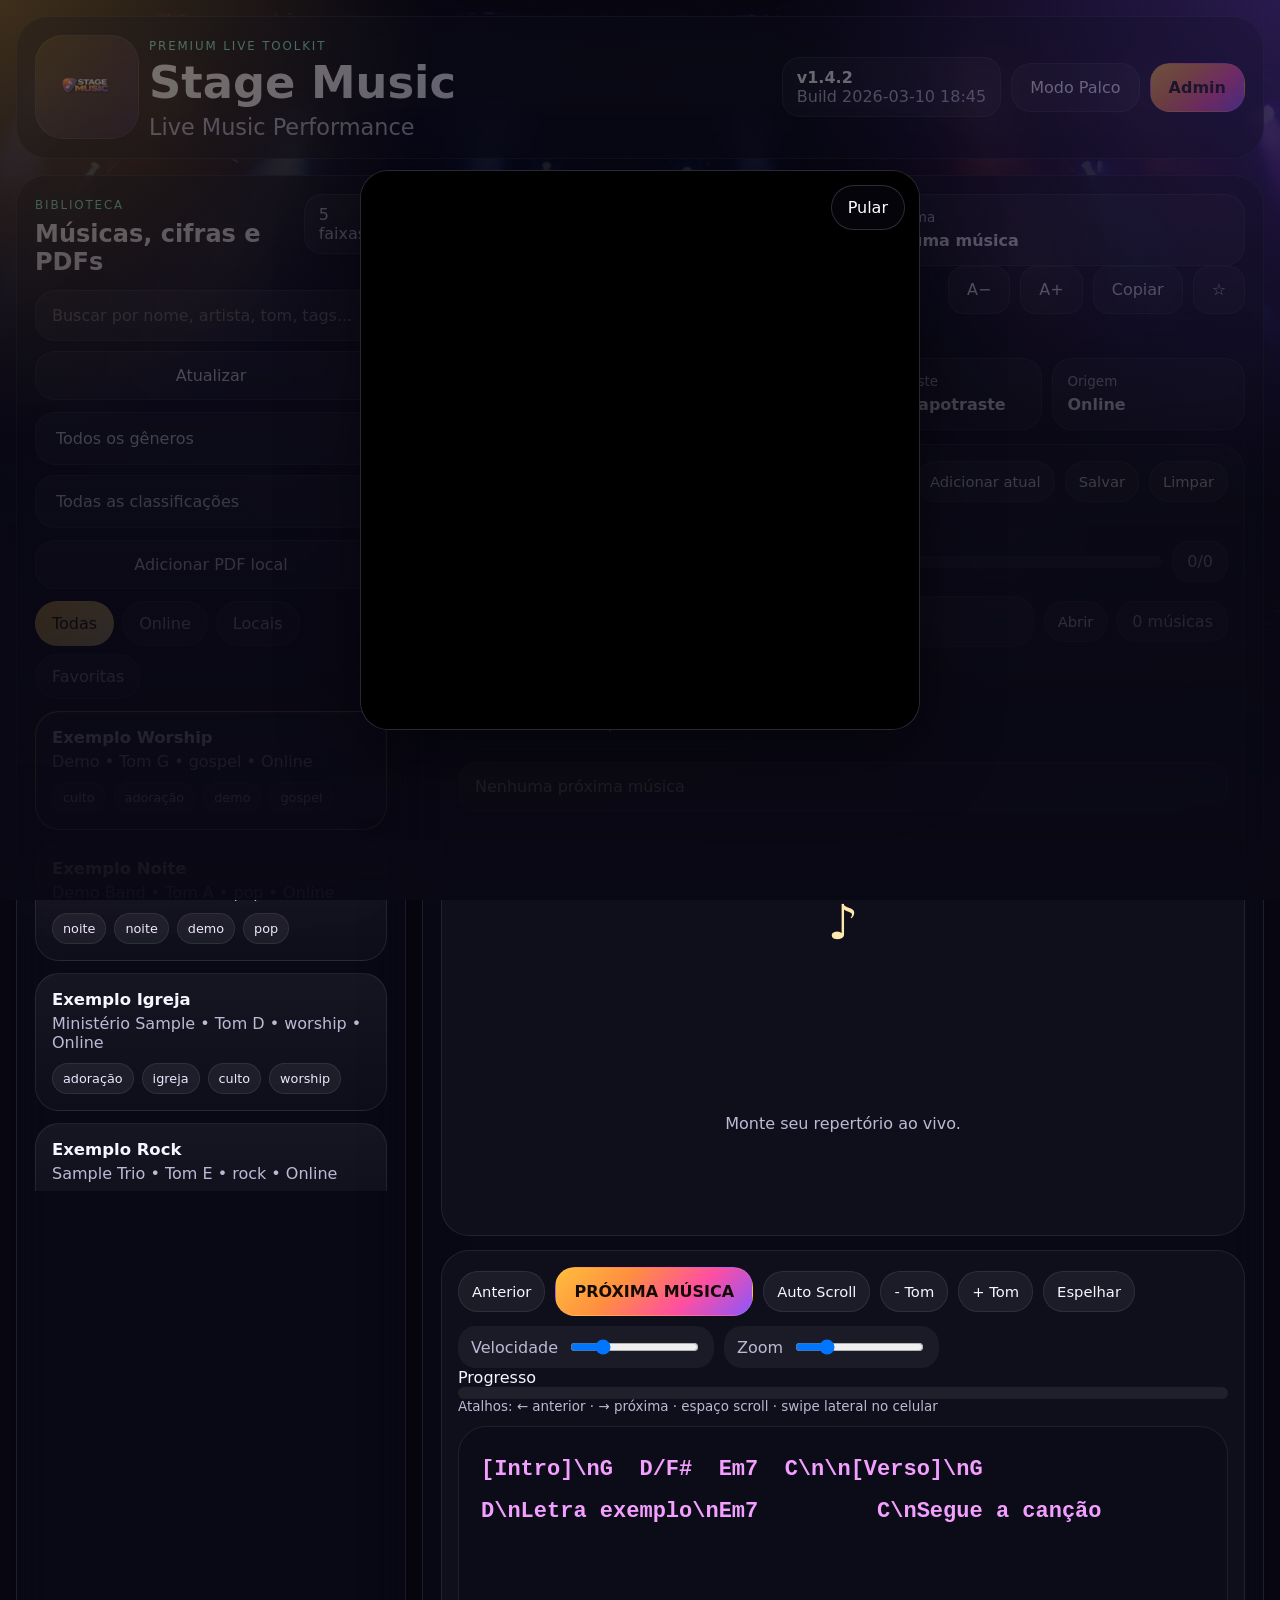
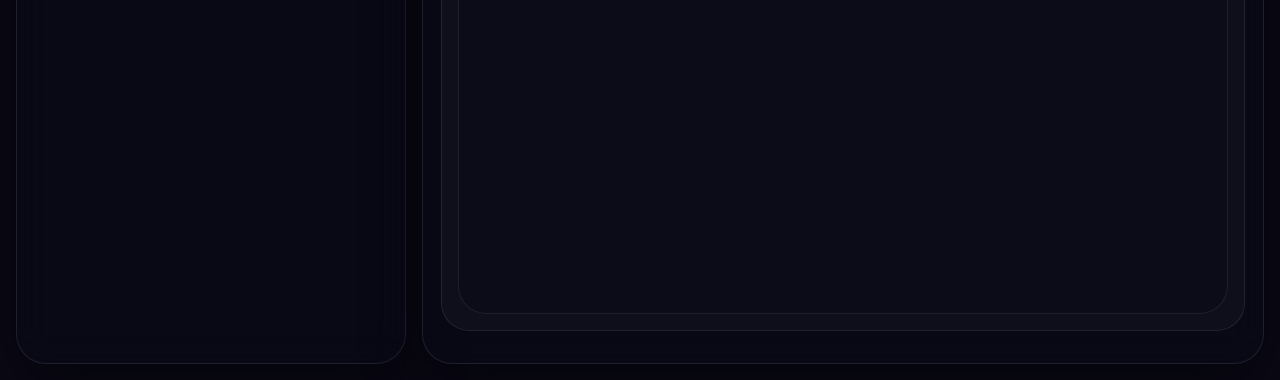
==== commit bfced917: "Add files via upload" ====
--- a/index.html
+++ b/index.html
@@ -1,12 +1,12 @@
 <!DOCTYPE html>
 <html lang="pt-BR">
 <head>
-<link rel="manifest" href="manifest.json">
   <meta charset="UTF-8">
   <meta name="viewport" content="width=device-width, initial-scale=1.0">
   <title>Stage Music - Live Music Performance</title>
   <meta name="theme-color" content="#090814">
   <meta name="description" content="Aplicativo premium para músicos organizarem cifras, letras, PDFs e repertórios.">
+  <link rel="manifest" href="manifest.json">
   <link rel="icon" href="assets/icons/favicon.svg" type="image/svg+xml">
   <link rel="stylesheet" href="css/style.css">
 </head>
@@ -14,7 +14,6 @@
   <div class="app-bg"></div>
   <div class="app-overlay"></div>
 
-  
   <div class="intro-overlay" id="introOverlay" aria-label="Abertura do app">
     <div class="intro-card">
       <video id="introVideo" class="intro-video" autoplay muted playsinline preload="auto">
@@ -41,16 +40,16 @@
 
       <div class="hero-actions">
         <div class="build-badge">
-          <strong>v1.2.1</strong>
-          <span>Build 2026-03-10 15:32</span>
+          <strong>v1.4.2</strong>
+          <span>Build 2026-03-10 18:45</span>
         </div>
         <button class="btn btn-ghost" id="toggleStageMode" type="button">Modo Palco</button>
+        <button class="btn btn-soft" id="installAppBtn" type="button" style="display:none">Instalar App</button>
         <a class="btn btn-primary" href="admin/admin.html">Admin</a>
       </div>
-    <button class="btn btn-primary" id="installAppBtn">Instalar App</button>
-</header>
-
-    <main class="main-grid">
+    </header>
+
+    <main class="main-grid commercial-grid">
       <aside class="panel panel-library glass">
         <div class="panel-top">
           <div>
@@ -66,6 +65,15 @@
             <button class="btn btn-soft" id="refreshLibrary" type="button">Atualizar</button>
           </div>
 
+          <div class="filter-grid">
+            <select id="genreFilter">
+              <option value="all">Todos os gêneros</option>
+            </select>
+            <select id="classificationFilter">
+              <option value="all">Todas as classificações</option>
+            </select>
+          </div>
+
           <label class="btn btn-upload">
             <input id="pdfInput" type="file" accept="application/pdf" hidden>
             <span>Adicionar PDF local</span>
@@ -83,6 +91,11 @@
       </aside>
 
       <section class="panel panel-viewer glass">
+        <div class="stage-status">
+          <div class="status-card"><span>▶ Tocando agora</span><strong id="nowPlayingTitle">Nenhuma música</strong></div>
+          <div class="status-card"><span>⏭ Próxima</span><strong id="nextPlayingTitle">Nenhuma música</strong></div>
+        </div>
+
         <div class="viewer-head">
           <div>
             <span class="eyebrow">Visualização</span>
@@ -107,8 +120,9 @@
         <section class="setlist-box">
           <div class="box-head">
             <div>
-              <span class="eyebrow">Repertório</span>
+              <span class="eyebrow">Setlist inteligente</span>
               <h3 id="setlistTitle">Setlist atual</h3>
+              <p class="setlist-summary" id="setlistSummary">0 músicas • ~0 min</p>
             </div>
             <div class="button-row">
               <button class="btn btn-soft small" id="addToSetlist" type="button">Adicionar atual</button>
@@ -117,24 +131,24 @@
             </div>
           </div>
 
+          <div class="setlist-progress">
+            <div class="progress-track"><div class="progress-fill" id="setlistProgressFill"></div></div>
+            <div class="progress-label" id="setlistProgressLabel">0/0</div>
+          </div>
+
           <div class="setlist-tools">
-            <div class="jump-wrap">
-              <input id="jumpInput" type="number" min="1" placeholder="Ir para faixa">
-            </div>
+            <div class="jump-wrap"><input id="jumpInput" type="number" min="1" placeholder="Ir para faixa"></div>
             <button class="btn btn-soft small" id="jumpButton" type="button">Abrir</button>
             <div class="counter-pill" id="setlistCount">0 músicas</div>
           </div>
 
-          <div class="saved-row">
-            <select id="savedSetlistsSelect">
-              <option value="">Setlists salvos</option>
-            </select>
-            <button class="btn btn-soft small" id="loadSavedSetlist" type="button">Carregar</button>
-            <button class="btn btn-soft small" id="deleteSavedSetlist" type="button">Excluir</button>
+          <div class="saved-playlists-wrap">
+            <span class="eyebrow">Repertórios salvos</span>
+            <div class="saved-playlists" id="savedPlaylists"></div>
           </div>
 
           <div class="next-song-card" id="nextSongCard">Nenhuma próxima música</div>
-          <div class="setlist-list" id="setlistList"></div>
+          <div class="setlist-cards" id="setlistList"></div>
         </section>
 
         <section class="stage-box">
@@ -146,7 +160,7 @@
             <button class="btn btn-soft small" id="transposeUp" type="button">+ Tom</button>
             <button class="btn btn-soft small" id="toggleMirror" type="button">Espelhar</button>
             <label class="range-control"><span>Velocidade</span><input id="scrollSpeed" type="range" min="1" max="10" value="3"></label>
-            <label class="range-control"><span>Zoom</span><input id="fontRange" type="range" min="16" max="40" value="21"></label>
+            <label class="range-control"><span>Zoom</span><input id="fontRange" type="range" min="16" max="44" value="22"></label>
           </div>
 
           <div class="teleprompter-bar">
@@ -154,9 +168,9 @@
             <div class="progress-track"><div class="progress-fill" id="scrollProgress"></div></div>
           </div>
 
-          <div class="pedal-hint">Atalhos: ← música anterior · → próxima música · espaço inicia/para scroll</div>
-
-          <article class="viewer-card">
+          <div class="pedal-hint">Atalhos: ← anterior · → próxima · espaço scroll · swipe lateral no celular</div>
+
+          <article class="viewer-card" id="viewerCard">
             <div class="viewer-content" id="viewerContent">
               <div class="empty-state">
                 <div class="empty-icon">♫</div>
@@ -169,51 +183,44 @@
     </main>
   </div>
 
-
   <script>
     (function () {
-      const introOverlay = document.getElementById('introOverlay');
-      const introVideo = document.getElementById('introVideo');
-      const skipIntro = document.getElementById('skipIntro');
+      const overlay = document.getElementById('introOverlay');
+      const video = document.getElementById('introVideo');
+      const skip = document.getElementById('skipIntro');
       function closeIntro() {
-        if (!introOverlay) return;
-        introOverlay.classList.add('is-hidden');
-        document.body.classList.add('intro-finished');
+        if (!overlay) return;
+        overlay.classList.add('is-hidden');
         setTimeout(() => {
-          if (introOverlay && introOverlay.parentNode) introOverlay.parentNode.removeChild(introOverlay);
-        }, 450);
+          if (overlay.parentNode) overlay.parentNode.removeChild(overlay);
+        }, 400);
       }
-      if (introVideo) {
-        const p = introVideo.play();
+      if (video) {
+        const p = video.play();
         if (p && typeof p.catch === 'function') p.catch(() => {});
-        introVideo.addEventListener('ended', closeIntro);
+        video.addEventListener('ended', closeIntro);
       }
-      if (skipIntro) skipIntro.addEventListener('click', closeIntro);
+      if (skip) skip.addEventListener('click', closeIntro);
+
+      let deferredPrompt = null;
+      const installBtn = document.getElementById('installAppBtn');
+      window.addEventListener('beforeinstallprompt', (e) => {
+        e.preventDefault();
+        deferredPrompt = e;
+        if (installBtn) installBtn.style.display = 'inline-flex';
+      });
+      if (installBtn) {
+        installBtn.addEventListener('click', async () => {
+          if (!deferredPrompt) return;
+          deferredPrompt.prompt();
+          await deferredPrompt.userChoice;
+          deferredPrompt = null;
+          installBtn.style.display = 'none';
+        });
+      }
     })();
   </script>
-
   <script src="js/store.js"></script>
   <script src="js/app.js"></script>
-
-<script>
-let deferredPrompt;
-const installBtn = document.getElementById('installAppBtn');
-
-installBtn.style.display = 'none';
-
-window.addEventListener('beforeinstallprompt', (e) => {
-  e.preventDefault();
-  deferredPrompt = e;
-  installBtn.style.display = 'block';
-});
-
-installBtn.addEventListener('click', async () => {
-  if (!deferredPrompt) return;
-  deferredPrompt.prompt();
-  await deferredPrompt.userChoice;
-  deferredPrompt = null;
-});
-</script>
-
 </body>
 </html>
--- a/css/style.css
+++ b/css/style.css
@@ -60,3 +60,16 @@
 @media (min-width:960px){.commercial-grid{grid-template-columns:390px 1fr}.filter-grid{grid-template-columns:1fr 1fr}.meta-grid{grid-template-columns:repeat(4,1fr)}}
 @media (orientation:landscape) and (max-width:900px){.stage-mode .hero,.stage-mode .panel-library{display:none}.stage-mode .main-grid{grid-template-columns:1fr}.stage-mode .panel-viewer{padding:10px}.stage-mode .viewer-head,.stage-mode .meta-grid,.stage-mode .setlist-box{display:none}.stage-mode .stage-box{padding:10px;margin:0;border-radius:20px}.stage-mode .viewer-card{min-height:86vh}.stage-mode .viewer-content{font-size:calc(var(--size) + 8px);line-height:1.75;padding:14px 18px}.stage-mode .stage-toolbar{position:sticky;top:0;z-index:3;background:rgba(9,8,20,.72);padding-bottom:8px}}
 @media (max-width:640px){.app-shell{padding:12px}.hero,.panel,.setlist-box,.stage-box,.viewer-card{border-radius:24px}.hero,.panel-top,.viewer-head,.box-head{flex-direction:column}.hero-left{align-items:flex-start}.logo-wrap{width:88px;height:88px}.brand-logo{max-width:72px;max-height:72px}.build-badge{width:100%}.library-list,.setlist-cards{max-height:none}.status-card{min-width:100%}}
+
+.hero-actions,.viewer-actions,.button-row,.setlist-tools,.stage-toolbar,.filter-grid,.stage-status{display:flex;gap:10px;flex-wrap:wrap;align-items:center}
+.main-grid{max-width:1460px;margin:0 auto;display:grid;grid-template-columns:1fr;gap:16px}.panel{border-radius:30px;padding:18px}
+.status-card{flex:1;min-width:220px;padding:15px;border-radius:20px;background:rgba(255,255,255,.05);border:1px solid rgba(255,255,255,.08)}
+.status-card span{display:block;color:var(--muted);font-size:.84rem;margin-bottom:6px}
+.setlist-cards{display:grid;gap:12px;max-height:calc(100vh - 420px);overflow:auto}
+.saved-playlists{display:flex;gap:8px;flex-wrap:wrap}
+.saved-playlist-card,.setlist-card{border:1px solid rgba(255,255,255,.08);border-radius:24px;padding:16px;background:linear-gradient(180deg,rgba(255,255,255,.06),rgba(255,255,255,.028));cursor:pointer}
+.saved-playlist-card h4,.setlist-card h4{margin:0 0 5px;font-size:1.03rem}
+.saved-playlist-card p,.setlist-card p,.setlist-summary{margin:0;color:var(--muted)}
+.setlist-progress{display:flex;gap:10px;align-items:center;margin:10px 0 14px}
+.dragging{opacity:.45;transform:scale(.99)}
+@media (min-width:960px){.commercial-grid{grid-template-columns:390px 1fr}.filter-grid{grid-template-columns:1fr 1fr}}
